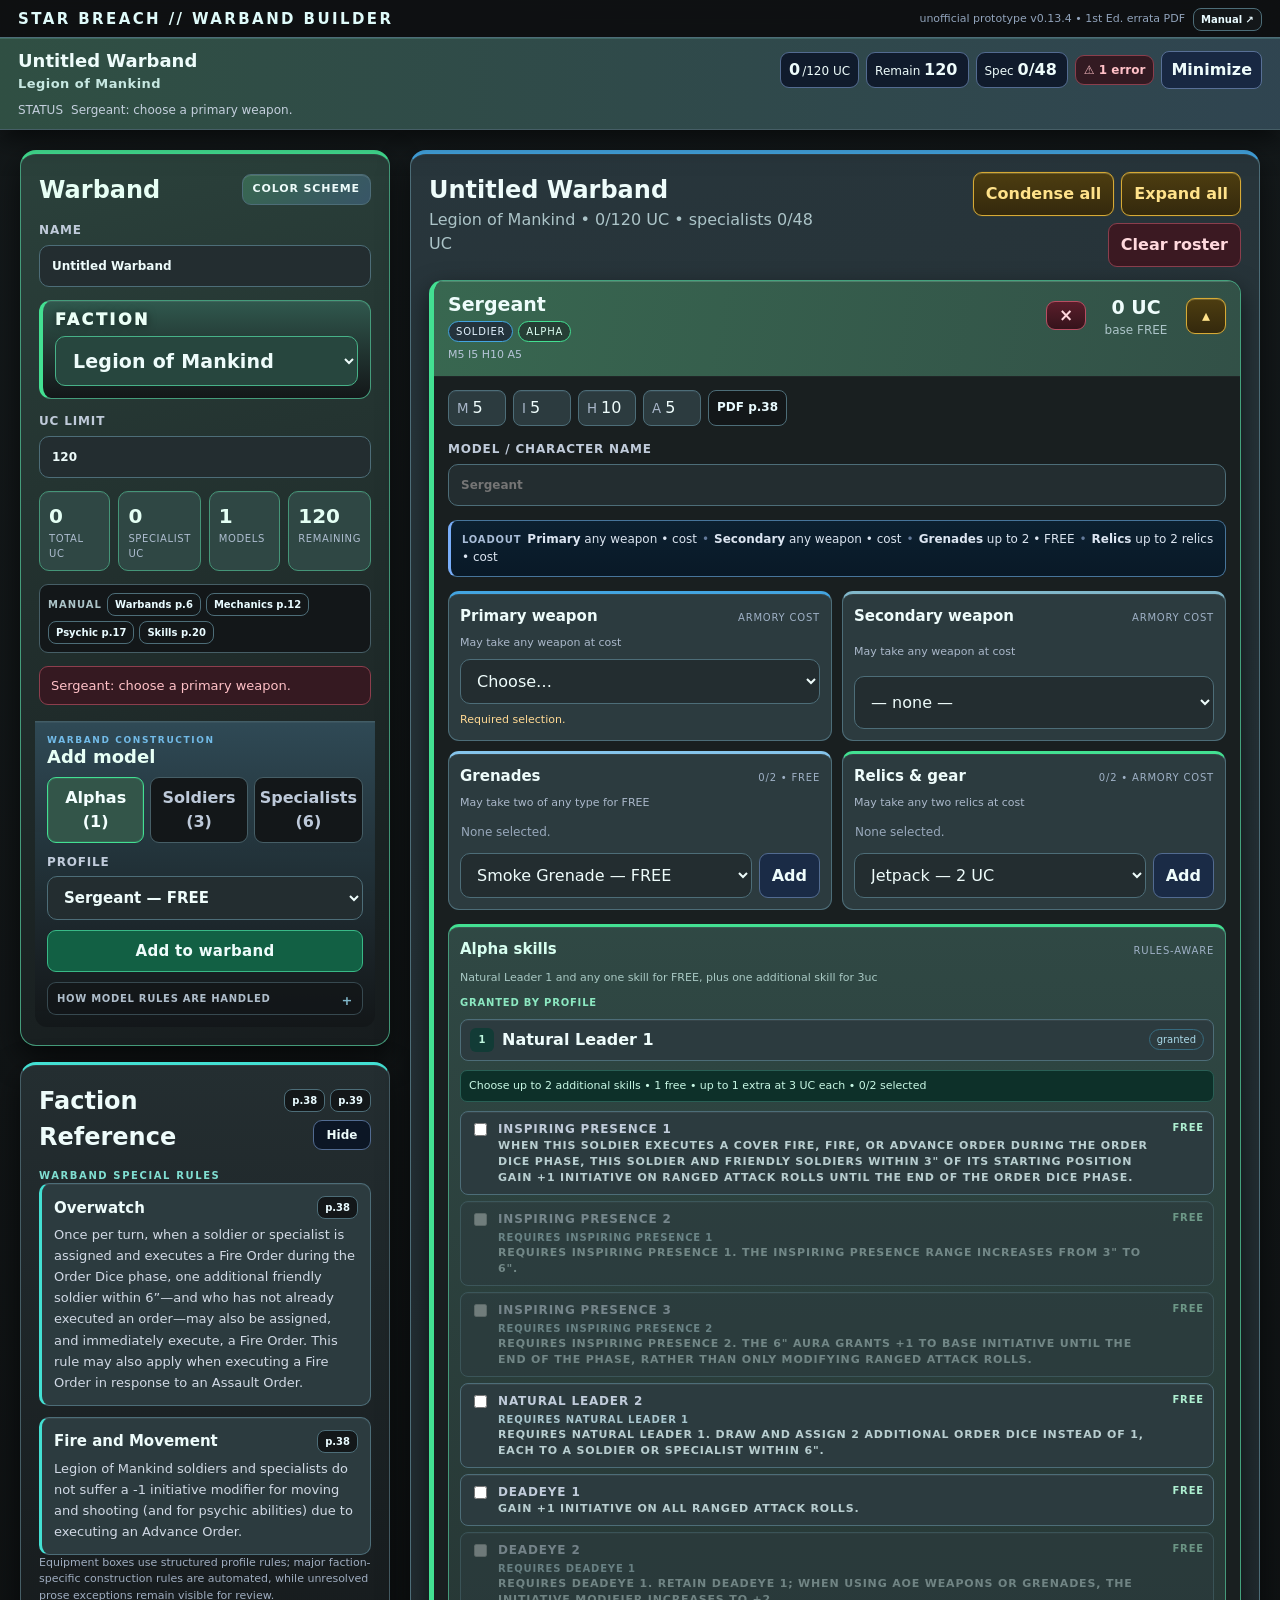
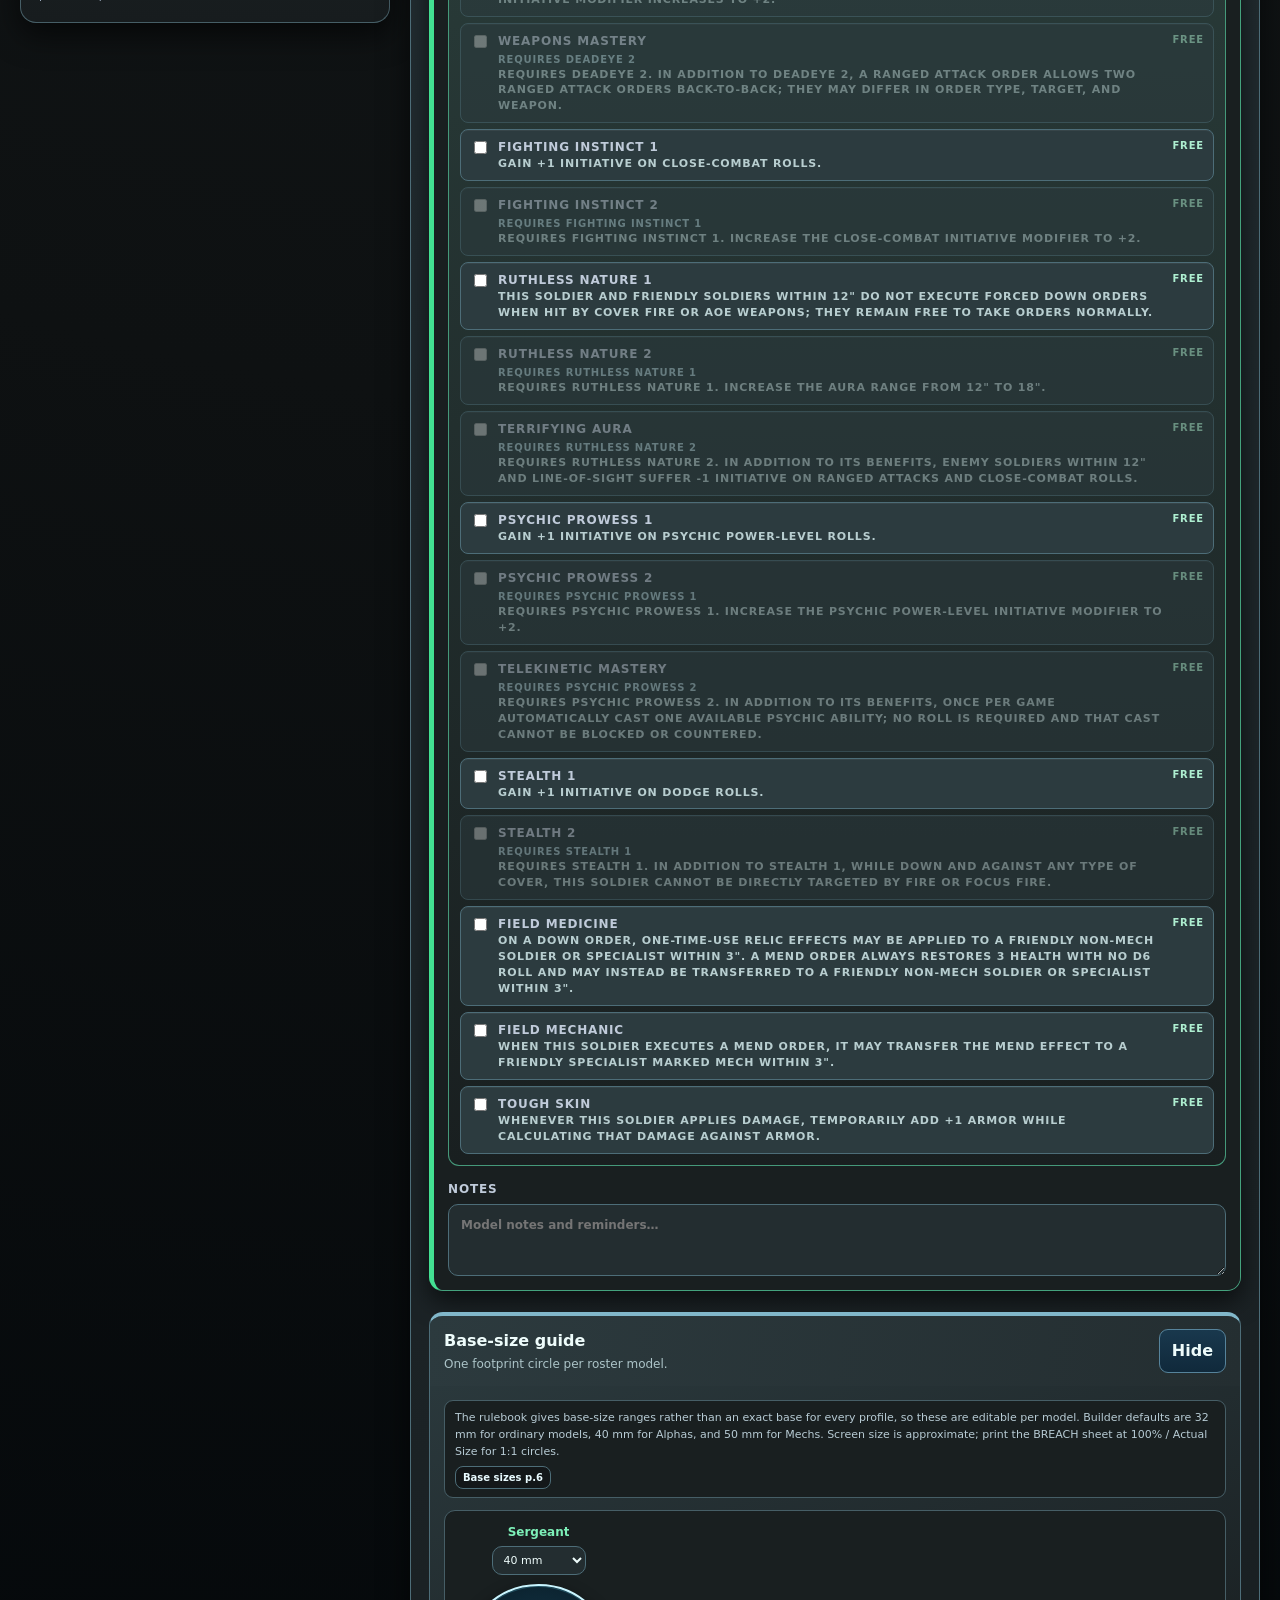
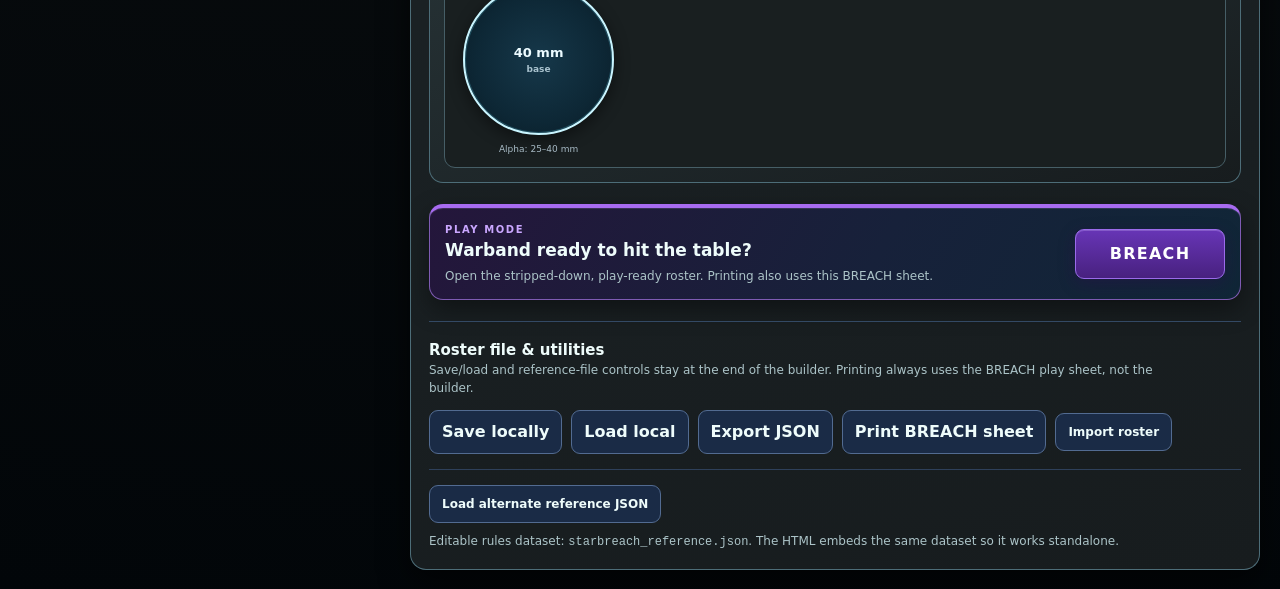
==== index.html @ 7f4fe54c "Load v0.13.4 mobile composition patch" ====
<!doctype html>
<html lang="en">
<head>
  <meta charset="utf-8">
  <meta name="viewport" content="width=device-width,initial-scale=1,viewport-fit=cover">
  <meta http-equiv="Cache-Control" content="no-cache, no-store, must-revalidate">
  <meta http-equiv="Pragma" content="no-cache">
  <meta http-equiv="Expires" content="0">
  <title>Star Breach Warband Builder</title>
  <style>
    html,body{margin:0;min-height:100%;background:#051014;color:#eefcfb;font:16px system-ui,-apple-system,Segoe UI,Roboto,sans-serif}
    body{display:grid;place-items:center;min-height:100vh}.loader{opacity:.75;text-align:center;padding:24px}
  </style>
</head>
<body>
  <div class="loader">Loading Star Breach Warband Builder…</div>
  <script>
    (async()=>{
      try{
        const stamp=Date.now();
        const r=await fetch(`app.html?fresh=${stamp}`,{cache:'no-store'});
        if(!r.ok) throw new Error(`HTTP ${r.status}`);
        let html=await r.text();
        const css=`<link rel="stylesheet" href="v0134-layout.css?fresh=${stamp}">`;
        const js=`<script src="v0134-layout.js?fresh=${stamp}"><\/script>`;
        html=html.replace('</head>',`${css}</head>`).replace('</body>',`${js}</body>`);
        document.open();document.write(html);document.close();
      }catch(err){
        document.body.innerHTML='<div class="loader"><b>Could not load the builder.</b><br>Please try again in a moment.</div>';
        console.error(err);
      }
    })();
  </script>
</body>
</html>
---- v0134-layout.css ----
/* v0.13.4 mobile-first composition pass: stronger faction emphasis + Add Model integrated into Warband */
.faction-field{display:grid!important;gap:8px!important;padding:11px 12px 12px!important;border:1px solid color-mix(in srgb,var(--sb-alpha,var(--green)) 48%,var(--sb-border));border-left:4px solid var(--sb-alpha,var(--green));border-radius:12px;background:linear-gradient(180deg,color-mix(in srgb,var(--sb-section) 82%,var(--sb-alpha,var(--green)) 18%),var(--sb-deep));box-shadow:inset 0 1px 0 #ffffff12}
.faction-label-text{display:block;font-size:16px;line-height:1;font-weight:950;letter-spacing:.16em;color:#eafff6;text-shadow:0 1px 8px #0008}
.faction-field #faction{font-size:19px;font-weight:850;letter-spacing:.01em;padding:12px 13px;border-width:1px;border-color:color-mix(in srgb,var(--sb-alpha,var(--green)) 60%,var(--sb-border-strong));background:color-mix(in srgb,var(--sb-input) 86%,var(--sb-alpha,var(--green)) 14%)}
.faction-field #faction:focus{border-color:var(--sb-alpha,var(--green));box-shadow:0 0 0 2px color-mix(in srgb,var(--sb-alpha,var(--green)) 28%,transparent)}
.dock-faction{font-size:13px!important;font-weight:800;letter-spacing:.035em;color:#c7e8e2!important}

.warband-add-section{display:grid;gap:10px;margin:3px -4px 0;padding:14px 12px 12px;border-top:1px solid color-mix(in srgb,var(--sb-border-strong) 82%,transparent);border-radius:0 0 12px 12px;background:linear-gradient(180deg,color-mix(in srgb,var(--sb-section) 86%,var(--sb-soldier,var(--blue)) 14%),color-mix(in srgb,var(--sb-deep) 94%,transparent));box-shadow:inset 0 1px 0 #ffffff0c}
.warband-add-section .add-model-head{display:flex;align-items:flex-end;justify-content:space-between;gap:10px}
.warband-add-section .add-model-kicker{font-size:9px;line-height:1;text-transform:uppercase;letter-spacing:.18em;font-weight:900;color:color-mix(in srgb,var(--sb-soldier,var(--blue)) 75%,white)}
.warband-add-section .add-model-title{font-size:18px;margin:2px 0 0!important;line-height:1.1}
.warband-add-section .category-tabs{gap:6px}
.warband-add-section .catbtn{min-height:38px;padding:8px 5px}
.warband-add-section label:not(.faction-field){gap:5px}
.warband-add-section #unitPicker{font-size:15px;font-weight:700}
.warband-add-section #addUnit{width:100%;min-height:42px;font-size:15px;font-weight:850;letter-spacing:.02em}
.add-help-details{border:1px solid color-mix(in srgb,var(--sb-border) 72%,transparent);border-radius:9px;background:color-mix(in srgb,var(--sb-deep) 82%,transparent);overflow:hidden}
.add-help-details summary{cursor:pointer;list-style:none;padding:8px 9px;font-size:10px;font-weight:850;letter-spacing:.07em;text-transform:uppercase;color:#aebdca}
.add-help-details summary::-webkit-details-marker{display:none}
.add-help-details summary::after{content:'+';float:right;font-size:13px;color:var(--sb-highlight)}
.add-help-details[open] summary::after{content:'−'}
.add-help-details .add-help{padding:0 9px 9px;font-size:11px;line-height:1.45;color:#aebdca}

@media(max-width:720px){
  .faction-label-text{font-size:17px}.faction-field #faction{font-size:19px}
  .warband-panel{overflow:visible}
  .warband-add-section{margin-left:-3px;margin-right:-3px;padding:13px 10px 11px}
  .warband-add-section .add-model-title{font-size:19px}
}
@media(max-width:420px){
  .faction-field{padding:10px!important}.faction-label-text{font-size:16px}.faction-field #faction{font-size:18px;padding:11px 10px}
  .warband-add-section .catbtn{font-size:11px;padding-left:3px;padding-right:3px}
}
@media print{.warband-add-section{display:none!important}}
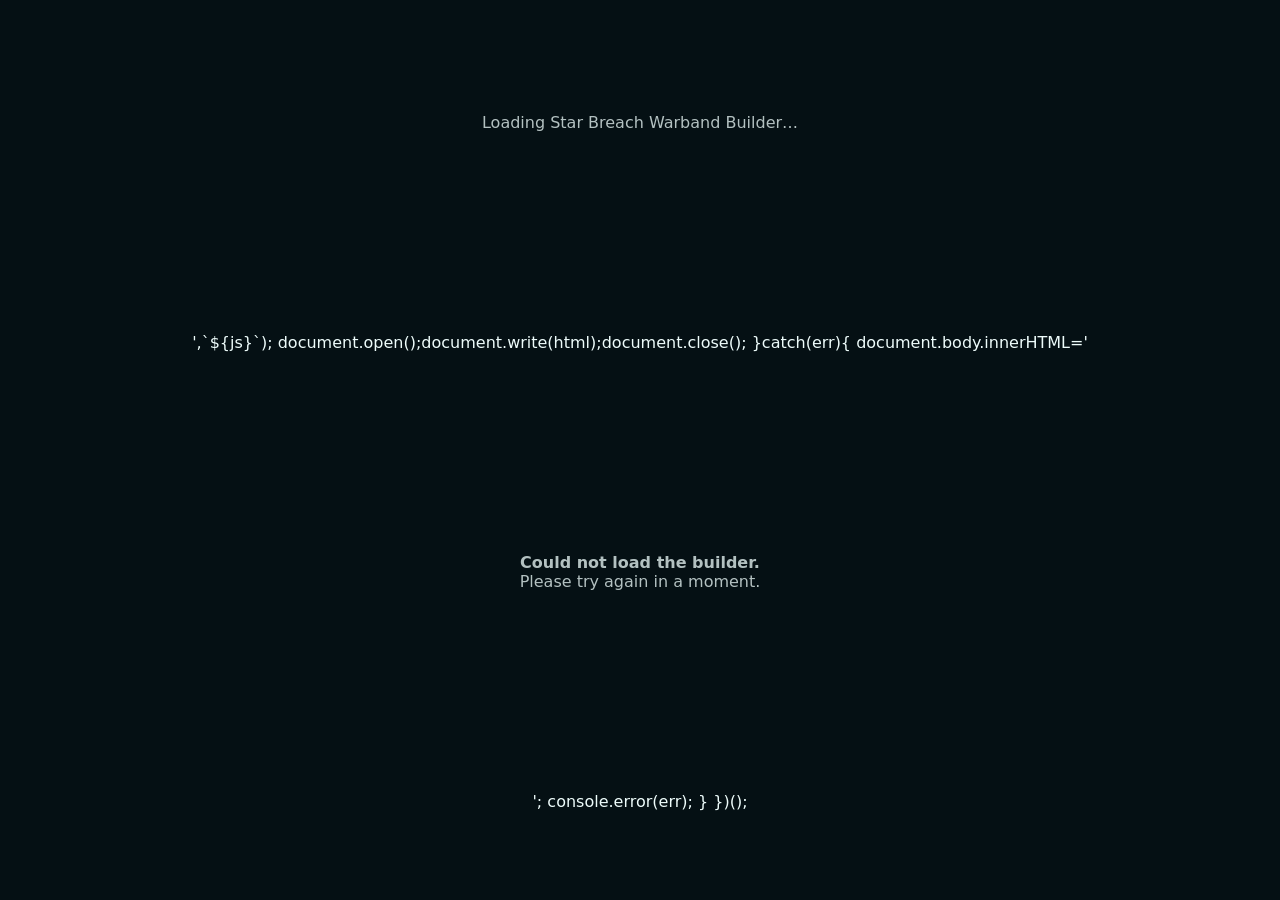
==== commit 742faa1c: "Apply v0.13.2 UI fixes" ====
--- a/index.html
+++ b/index.html
@@ -11,7 +11,7 @@
     html,body{margin:0;min-height:100%;background:#051014;color:#eefcfb;font:16px system-ui,-apple-system,Segoe UI,Roboto,sans-serif}
     body{display:grid;place-items:center;min-height:100vh}.loader{opacity:.75;text-align:center;padding:24px}
   </style>
-</head>
+<link rel="stylesheet" href="v0132-fix.css"></head>
 <body>
   <div class="loader">Loading Star Breach Warband Builder…</div>
   <script>
@@ -23,7 +23,7 @@
         let html=await r.text();
         const css=`<link rel="stylesheet" href="v0134-layout.css?fresh=${stamp}">`;
         const js=`<script src="v0134-layout.js?fresh=${stamp}"><\/script>`;
-        html=html.replace('</head>',`${css}</head>`).replace('</body>',`${js}</body>`);
+        html=html.replace('</head>',`${css}</head>`).replace('<script src="v0132-fix.js"></script></body>',`${js}</body>`);
         document.open();document.write(html);document.close();
       }catch(err){
         document.body.innerHTML='<div class="loader"><b>Could not load the builder.</b><br>Please try again in a moment.</div>';
--- a/v0132-fix.css
+++ b/v0132-fix.css
@@ -0,0 +1,74 @@
+/* v0.13.5 mobile-first UI patch: palette controls, faction reference, stronger faction identity, docked Add Model */
+.theme-swatch{font:inherit;cursor:pointer;padding:0 8px;appearance:none;transition:border-color .12s ease,box-shadow .12s ease,transform .12s ease}
+.theme-swatch:hover{border-color:var(--sb-highlight)}
+.theme-swatch.selected{border-color:var(--sb-highlight);box-shadow:0 0 0 2px color-mix(in srgb,var(--sb-highlight) 38%,transparent),inset 0 1px 0 #ffffff24;transform:translateY(-1px)}
+.theme-swatch:focus-visible{outline:2px solid var(--sb-highlight);outline-offset:2px}
+.theme-layer-help{font-size:10px;line-height:1.45;color:#b5c6cf;padding:7px 8px;border:1px dashed var(--sb-border);border-radius:8px;background:color-mix(in srgb,var(--sb-deep) 74%,transparent)}
+.theme-layer-slider{padding-bottom:8px;margin-bottom:2px;border-bottom:1px solid color-mix(in srgb,var(--sb-border) 72%,transparent)}
+.theme-layer-slider output{color:var(--sb-highlight)}
+
+.faction-ref-actions{display:flex;align-items:center;justify-content:flex-end;gap:8px;flex-wrap:wrap}
+.ref-toggle{min-width:58px}
+.reference-panel.ref-collapsed #specialRules{display:none}
+.reference-panel.ref-collapsed{gap:0}
+.reference-panel.ref-collapsed .factiontitle{margin:0}
+
+/* Faction is a primary identity choice, not just another form field. */
+.faction-field{display:grid!important;gap:8px!important;padding:11px 12px 12px!important;border:1px solid color-mix(in srgb,var(--sb-alpha,var(--green)) 44%,var(--sb-border));border-left:4px solid var(--sb-alpha,var(--green));border-radius:12px;background:linear-gradient(180deg,color-mix(in srgb,var(--sb-section) 84%,var(--sb-alpha,var(--green)) 16%),var(--sb-deep));box-shadow:inset 0 1px 0 #ffffff12}
+.faction-label-text{display:block;font-size:16px;line-height:1;font-weight:950;letter-spacing:.16em;text-transform:uppercase;color:#effff8;text-shadow:0 1px 8px #0008}
+.faction-field #faction{font-size:19px;font-weight:850;letter-spacing:.01em;padding:12px 13px;border-color:color-mix(in srgb,var(--sb-alpha,var(--green)) 58%,var(--sb-border-strong));background:color-mix(in srgb,var(--sb-input) 87%,var(--sb-alpha,var(--green)) 13%)}
+.faction-field #faction:focus{border-color:var(--sb-alpha,var(--green));box-shadow:0 0 0 2px color-mix(in srgb,var(--sb-alpha,var(--green)) 28%,transparent)}
+.dock-faction{font-size:13px!important;font-weight:800;letter-spacing:.035em;color:#c9e8e4!important}
+
+/* Add Model now belongs directly to the sticky warband identity window. */
+.dock-add-model{width:100%;padding:8px 18px 10px;border-top:1px solid color-mix(in srgb,var(--sb-border-strong) 66%,transparent);border-bottom:1px solid color-mix(in srgb,var(--sb-border) 66%,transparent);background:linear-gradient(90deg,color-mix(in srgb,var(--sb-panel-low) 88%,var(--sb-soldier,var(--blue)) 12%),color-mix(in srgb,var(--sb-panel) 90%,var(--sb-highlight) 10%));box-shadow:0 8px 18px #0005}
+.dock-add-head,.dock-add-body{max-width:1380px;margin-left:auto;margin-right:auto}
+.dock-add-head{display:flex;align-items:center;justify-content:space-between;gap:10px}
+.dock-add-title-wrap{display:flex;align-items:baseline;gap:8px;min-width:0}
+.dock-add-kicker{font-size:8px;font-weight:950;letter-spacing:.18em;color:color-mix(in srgb,var(--sb-soldier,var(--blue)) 75%,white);white-space:nowrap}
+.dock-add-title{font-size:13px!important;line-height:1.1;margin:0!important;letter-spacing:.08em;text-transform:uppercase;color:#effcff;white-space:nowrap}
+.dock-add-toggle{padding:4px 8px!important;min-width:52px;font-size:10px!important}
+.dock-add-body{display:grid;grid-template-columns:minmax(250px,320px) minmax(360px,1fr) auto;gap:8px 10px;align-items:end;margin-top:7px}
+.dock-add-model.collapsed{padding-top:6px;padding-bottom:6px}
+.dock-add-model.collapsed .dock-add-body{display:none}
+.dock-add-model .category-tabs{grid-column:1;gap:5px}
+.dock-add-model .catbtn{min-height:35px;padding:6px 5px;font-size:11px}
+.dock-add-controls{grid-column:2;display:grid;grid-template-columns:minmax(0,1fr) auto;gap:8px;align-items:end}
+.dock-add-controls label{gap:4px;font-size:9px;letter-spacing:.1em}
+.dock-add-controls #unitPicker{min-height:38px;padding:8px 10px;font-size:14px;font-weight:750}
+.dock-add-controls #addUnit{min-height:38px;padding:8px 13px;font-size:12px;font-weight:900;white-space:nowrap}
+.add-help-details{grid-column:3;align-self:end;border:1px solid color-mix(in srgb,var(--sb-border) 66%,transparent);border-radius:8px;background:color-mix(in srgb,var(--sb-deep) 82%,transparent);min-width:118px;overflow:hidden}
+.add-help-details summary{cursor:pointer;list-style:none;padding:9px 10px;font-size:9px;font-weight:850;letter-spacing:.06em;text-transform:uppercase;color:#b8c6d0;white-space:nowrap}
+.add-help-details summary::-webkit-details-marker{display:none}
+.add-help-details summary::after{content:'+';float:right;margin-left:7px;color:var(--sb-highlight);font-size:12px}
+.add-help-details[open]{grid-column:1/-1}
+.add-help-details[open] summary::after{content:'−'}
+.add-help-details .add-help{padding:0 10px 9px;font-size:10px;line-height:1.45;color:#aebdca}
+.top-shell.minimized .dock-add-model{display:none}
+
+@media(max-width:900px){
+  .dock-add-body{grid-template-columns:minmax(0,1fr) minmax(0,1.35fr)}
+  .dock-add-model .category-tabs{grid-column:1}
+  .dock-add-controls{grid-column:2}
+  .add-help-details{grid-column:1/-1;justify-self:start;min-width:0}
+}
+@media(max-width:720px){
+  .faction-label-text{font-size:17px}.faction-field #faction{font-size:19px}
+  .dock-add-model{padding:7px 10px 9px}
+  .dock-add-head{padding:0 1px}
+  .dock-add-body{grid-template-columns:1fr;gap:7px;margin-top:7px}
+  .dock-add-model .category-tabs,.dock-add-controls,.add-help-details{grid-column:1}
+  .dock-add-controls{grid-template-columns:minmax(0,1fr) auto}
+  .dock-add-controls #addUnit{min-width:96px}
+  .add-help-details{justify-self:start}
+}
+@media(max-width:520px){
+  .factiontitle{align-items:flex-start}.faction-ref-actions{gap:5px}.theme-layer-help{font-size:9px}.theme-slider{grid-template-columns:96px minmax(0,1fr) 40px}
+  .dock-add-title-wrap{gap:6px}.dock-add-kicker{display:none}.dock-add-title{font-size:12px!important}
+  .dock-add-model .catbtn{font-size:10px;padding-left:3px;padding-right:3px}
+}
+@media(max-width:380px){
+  .faction-field{padding:10px!important}.faction-label-text{font-size:16px}.faction-field #faction{font-size:18px;padding:11px 10px}
+  .dock-add-controls{grid-template-columns:1fr}.dock-add-controls #addUnit{width:100%}
+}
+@media print{.theme-layer-help,.theme-layer-slider,.ref-toggle,.dock-add-model{display:none!important}}
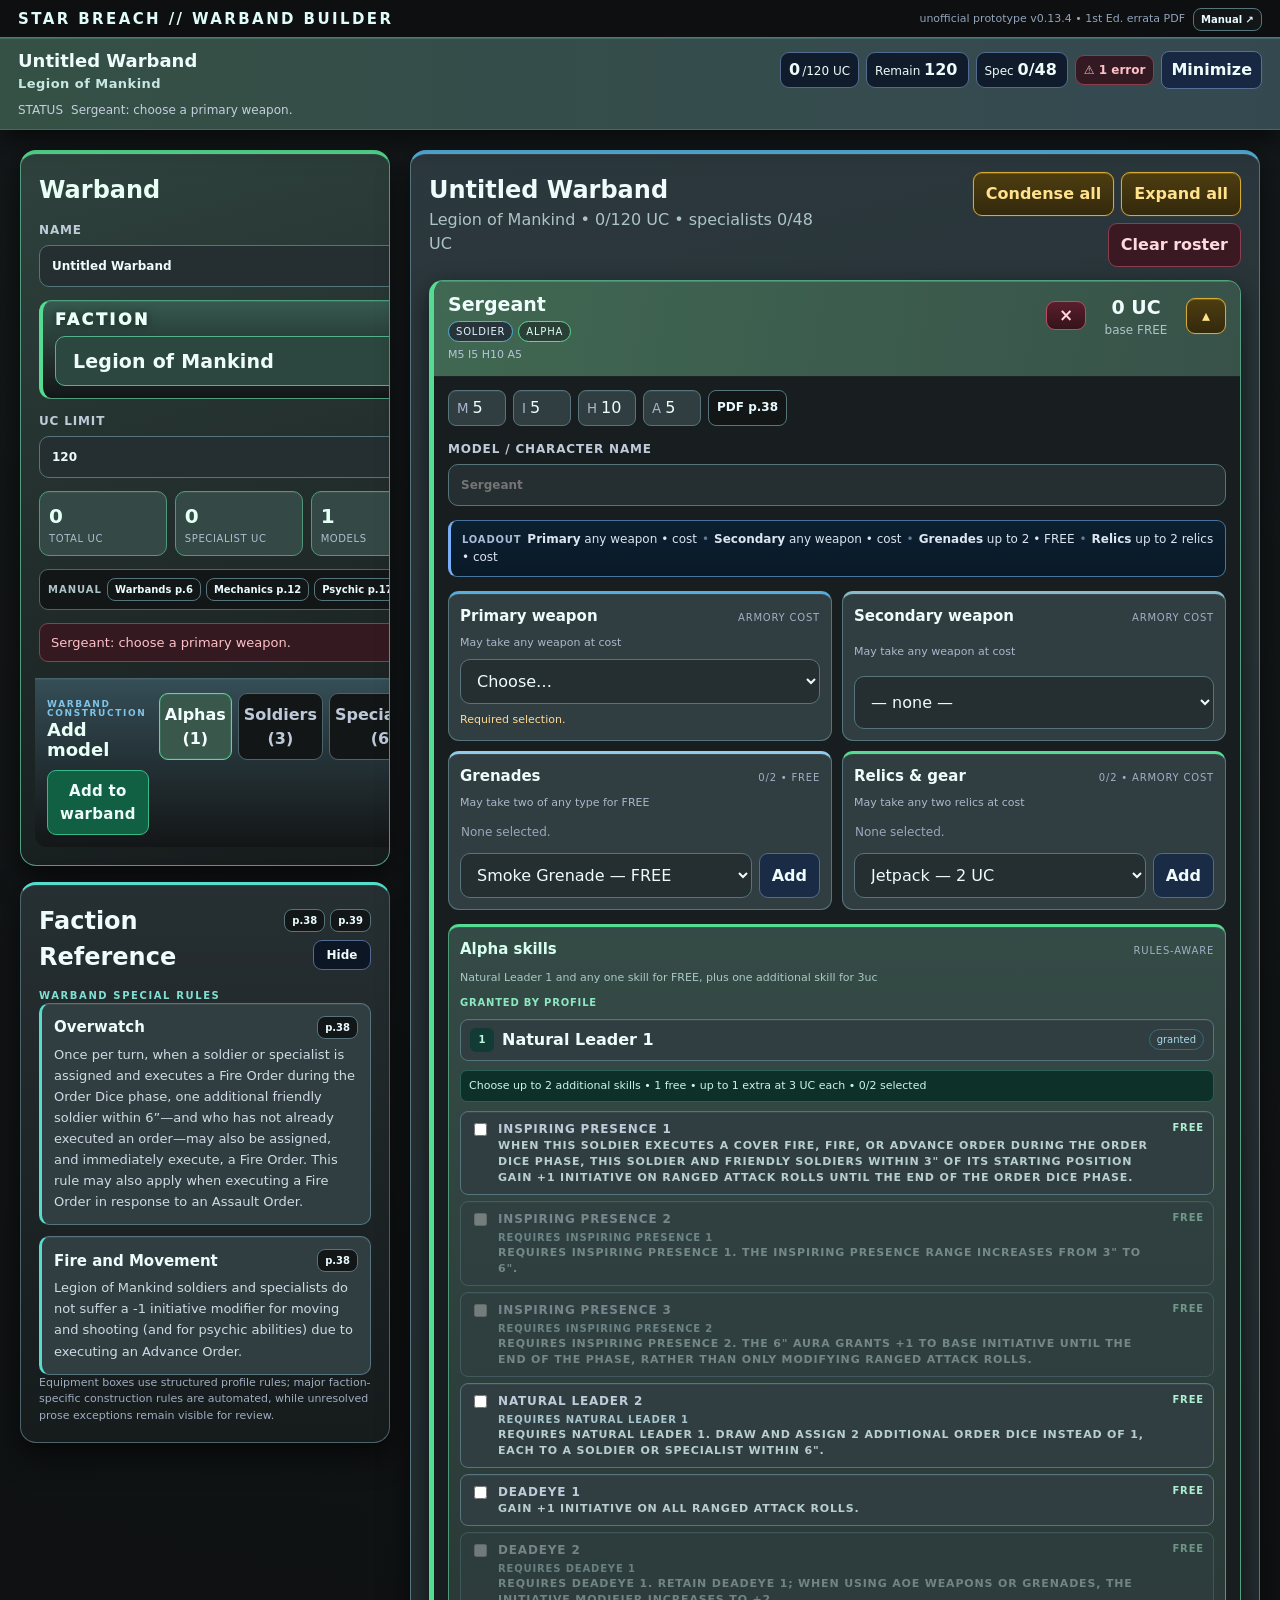
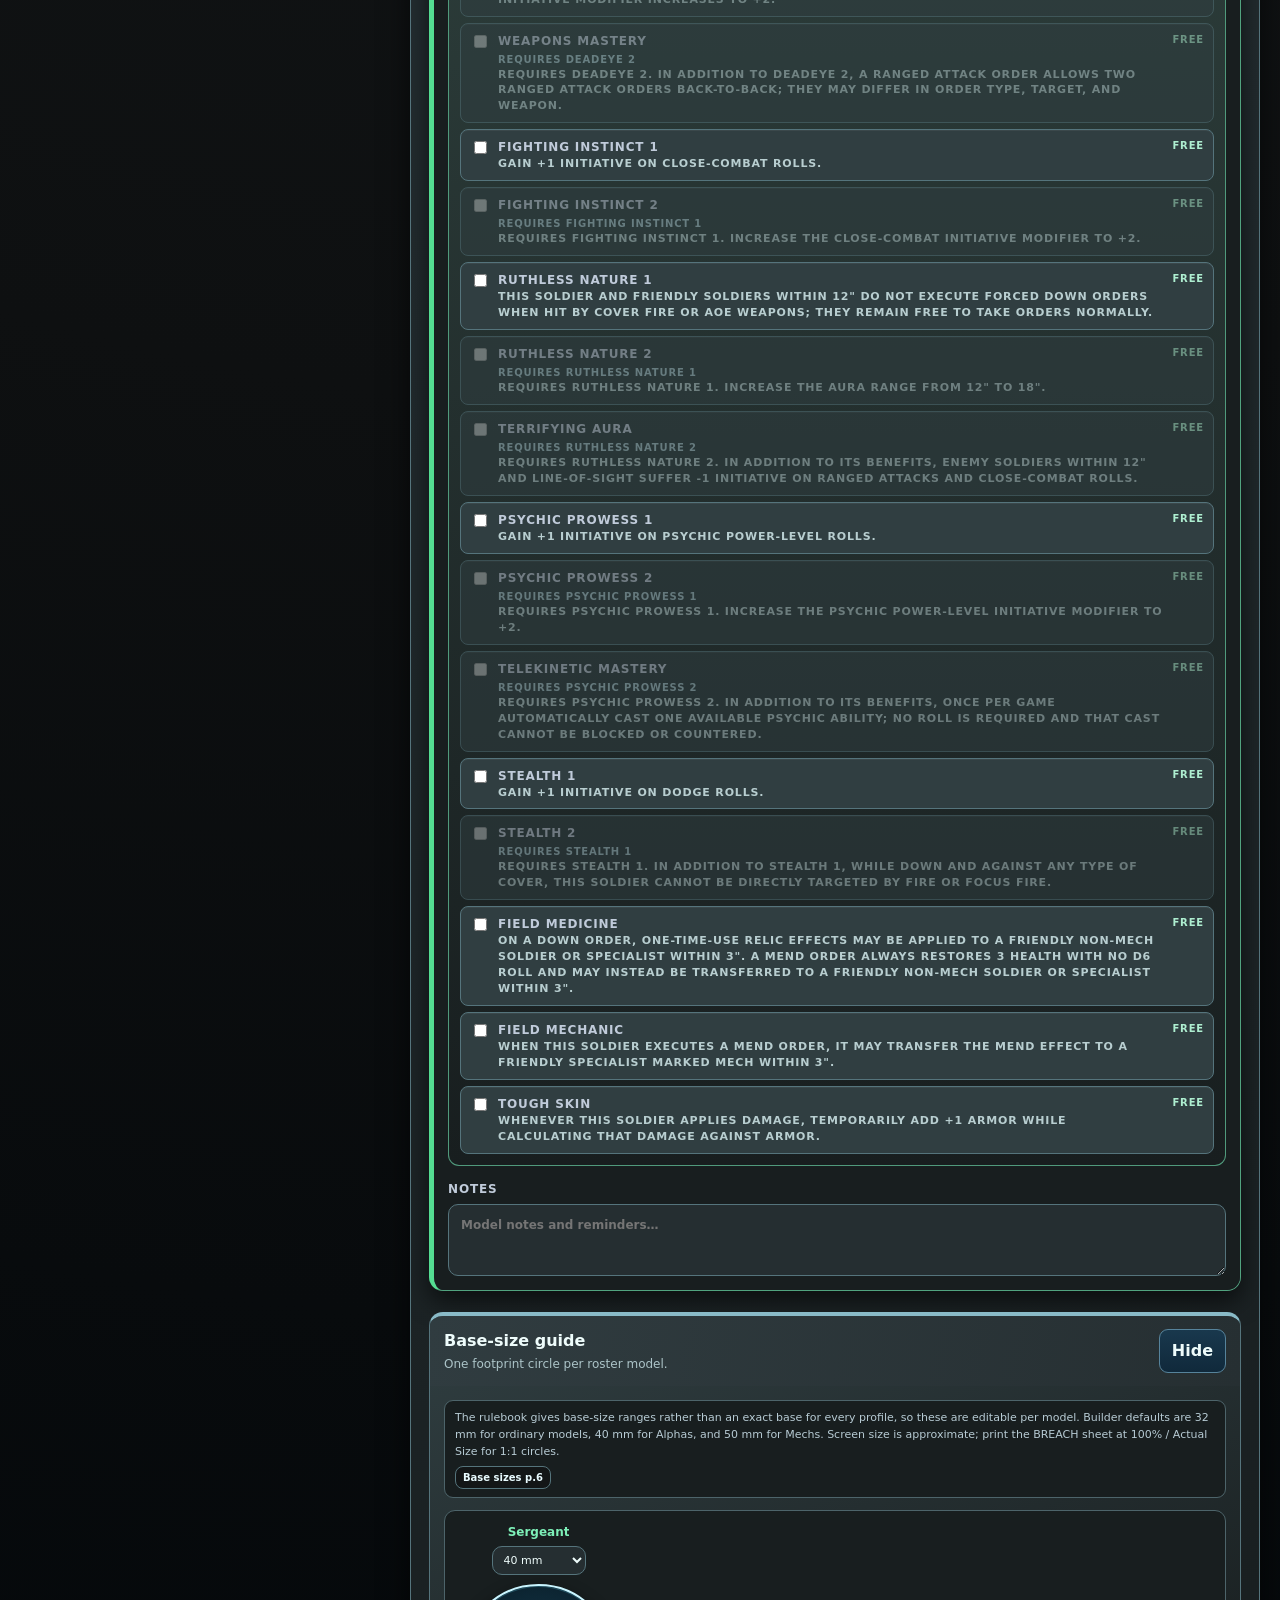
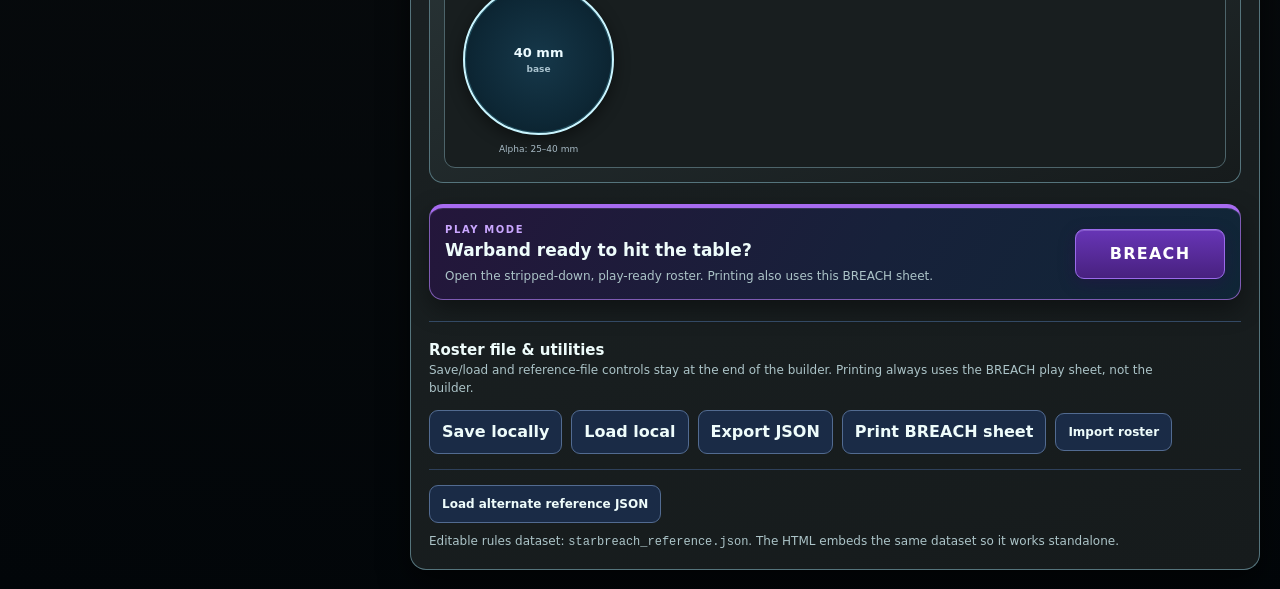
==== commit 218441e2: "Fix GitHub Pages loader script termination and load v0.13.5 patch" ====
--- a/index.html
+++ b/index.html
@@ -11,7 +11,7 @@
     html,body{margin:0;min-height:100%;background:#051014;color:#eefcfb;font:16px system-ui,-apple-system,Segoe UI,Roboto,sans-serif}
     body{display:grid;place-items:center;min-height:100vh}.loader{opacity:.75;text-align:center;padding:24px}
   </style>
-<link rel="stylesheet" href="v0132-fix.css"></head>
+</head>
 <body>
   <div class="loader">Loading Star Breach Warband Builder…</div>
   <script>
@@ -22,9 +22,12 @@
         if(!r.ok) throw new Error(`HTTP ${r.status}`);
         let html=await r.text();
         const css=`<link rel="stylesheet" href="v0134-layout.css?fresh=${stamp}">`;
-        const js=`<script src="v0134-layout.js?fresh=${stamp}"><\/script>`;
-        html=html.replace('</head>',`${css}</head>`).replace('<script src="v0132-fix.js"></script></body>',`${js}</body>`);
-        document.open();document.write(html);document.close();
+        const js=`<script src="v0134-layout.js?fresh=${stamp}"><\/script><script src="v0132-fix.js?fresh=${stamp}"><\/script>`;
+        const oldPatch='<script src="v0132-fix.js"><\/script></body>';
+        html=html.replace('</head>',`${css}</head>`).replace(oldPatch,`${js}</body>`);
+        document.open();
+        document.write(html);
+        document.close();
       }catch(err){
         document.body.innerHTML='<div class="loader"><b>Could not load the builder.</b><br>Please try again in a moment.</div>';
         console.error(err);
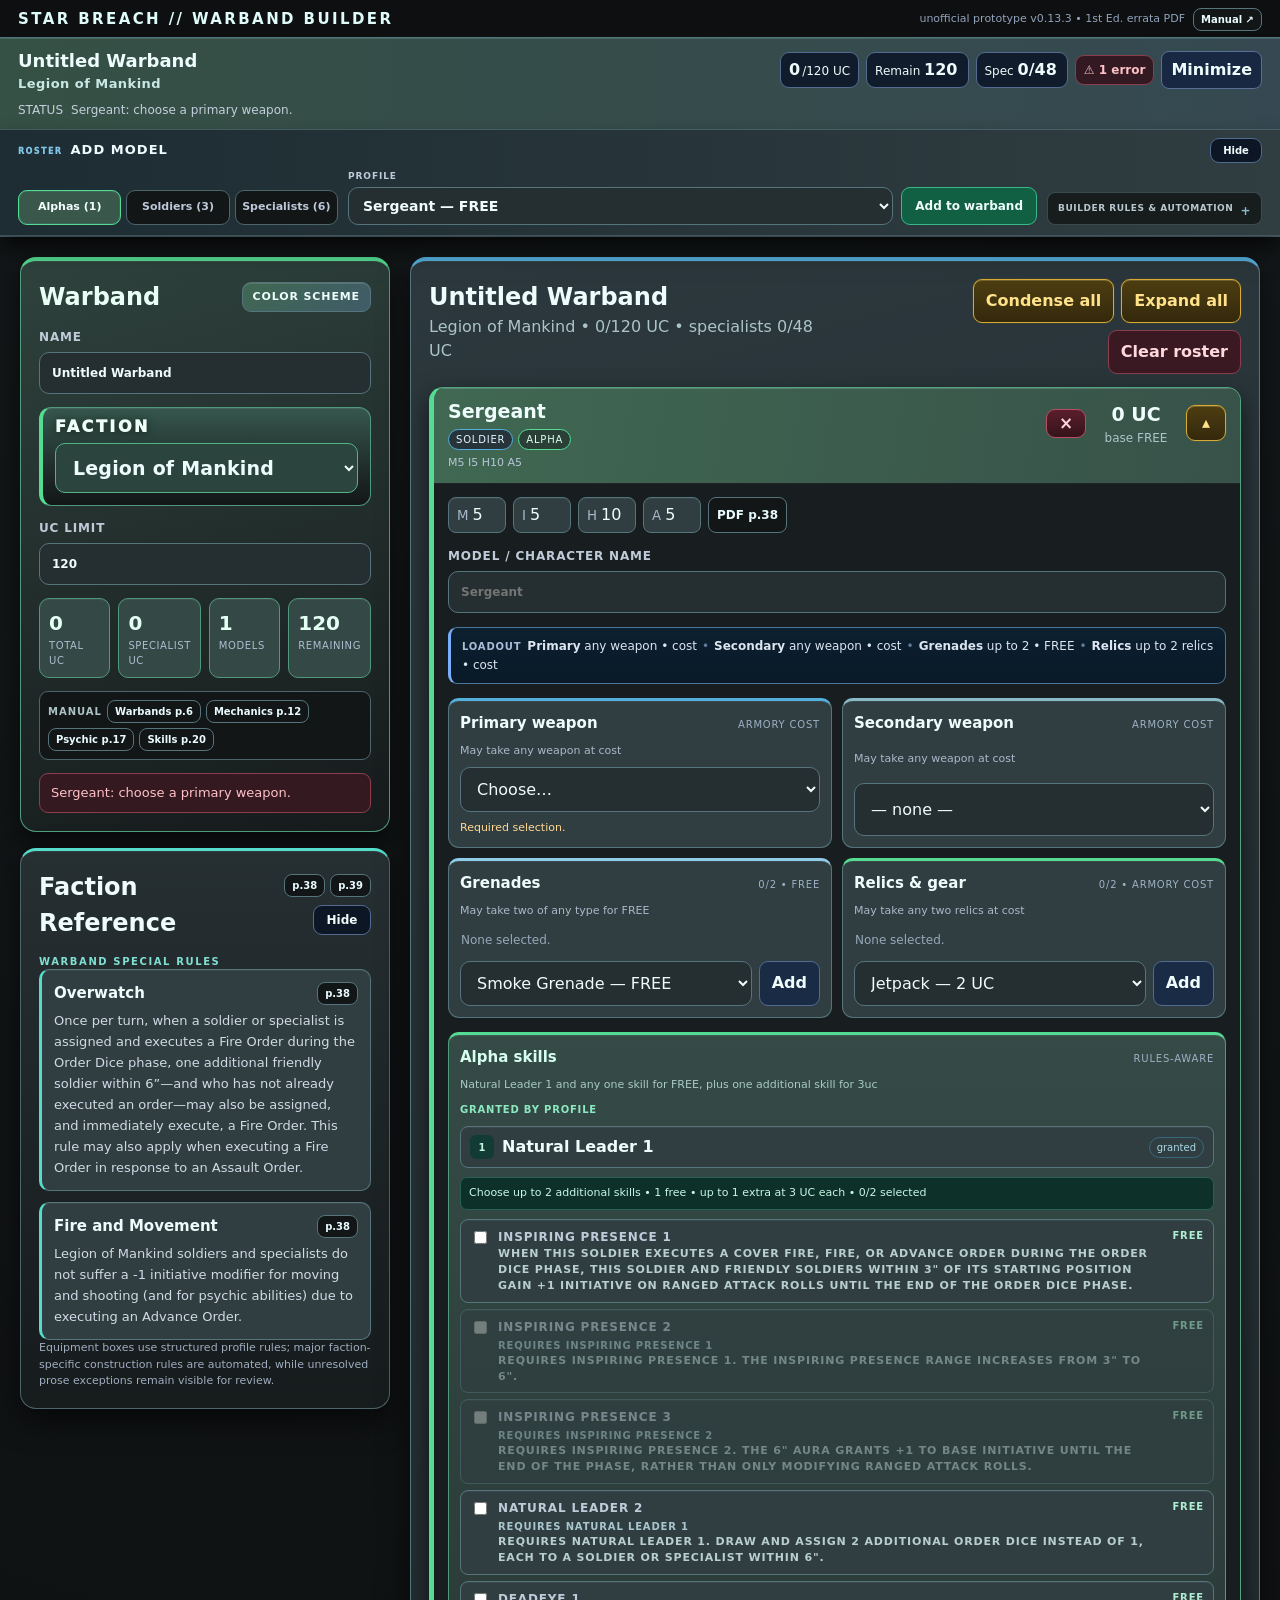
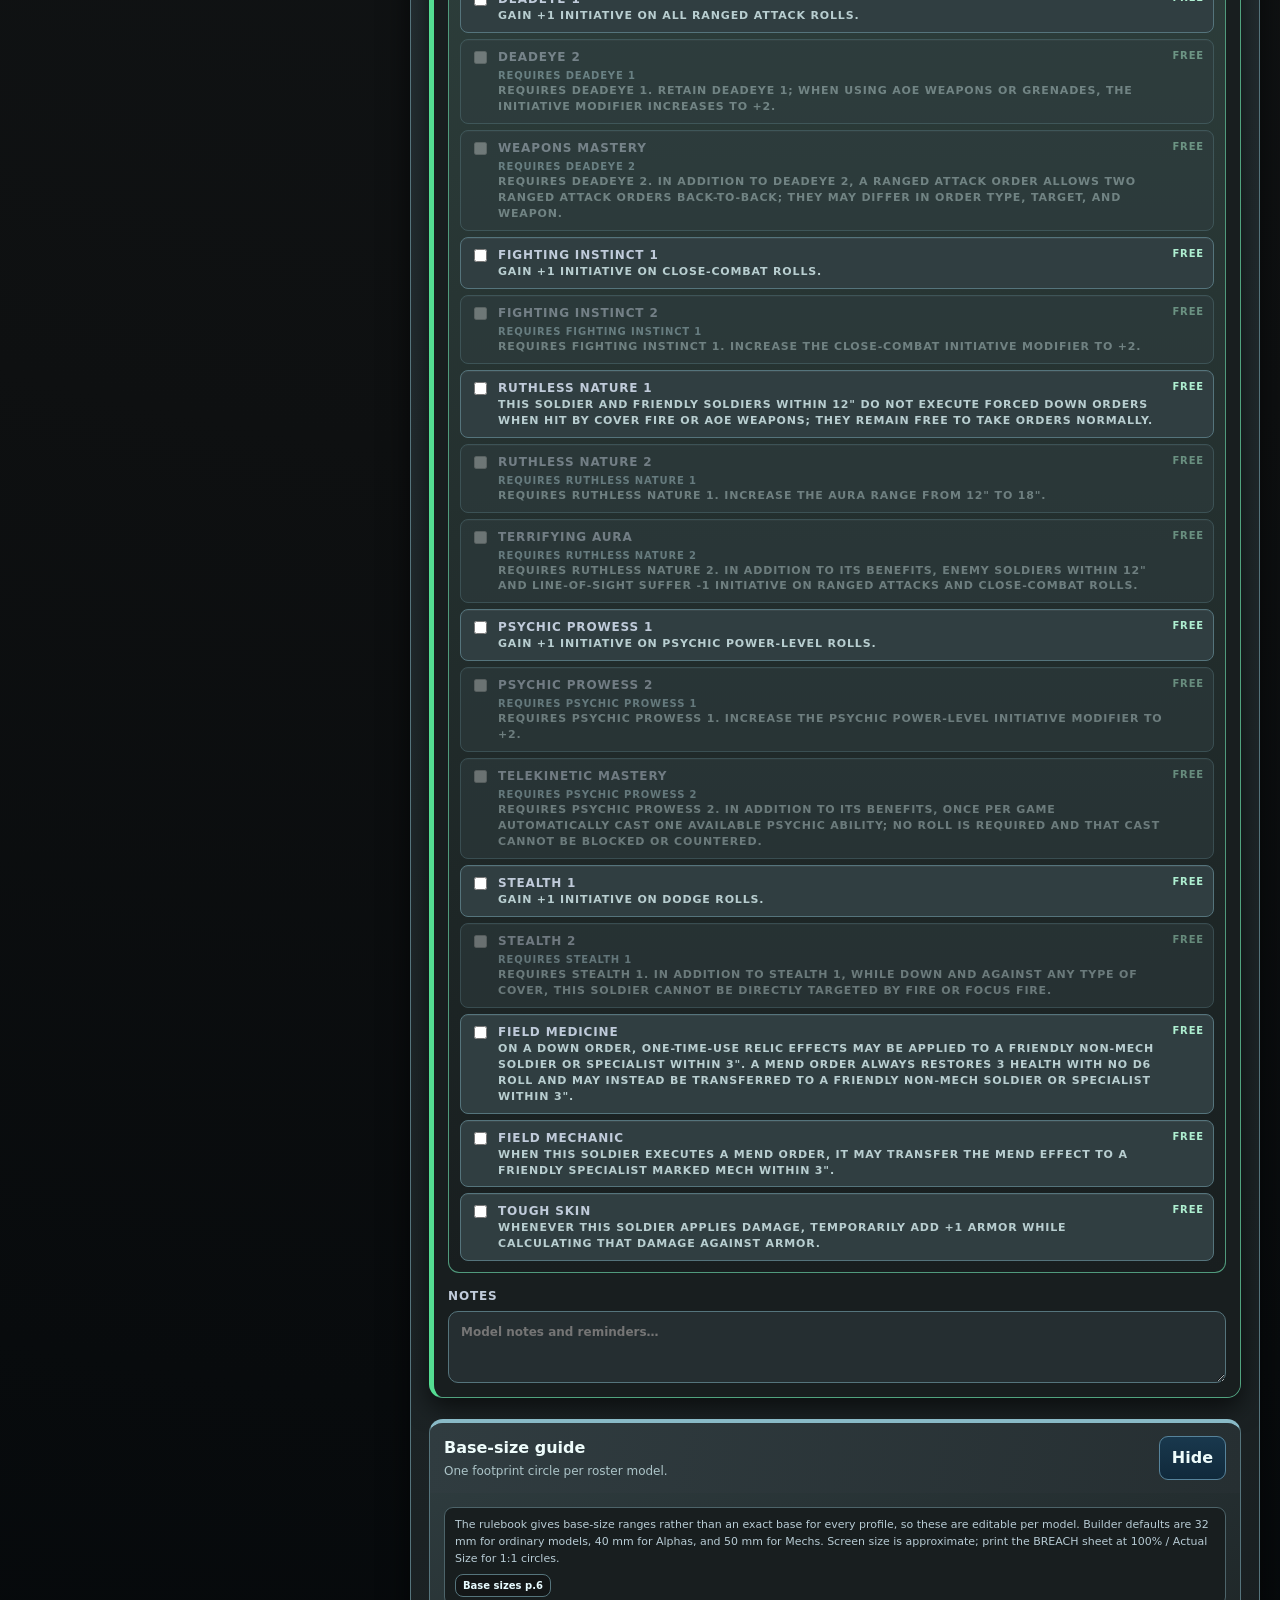
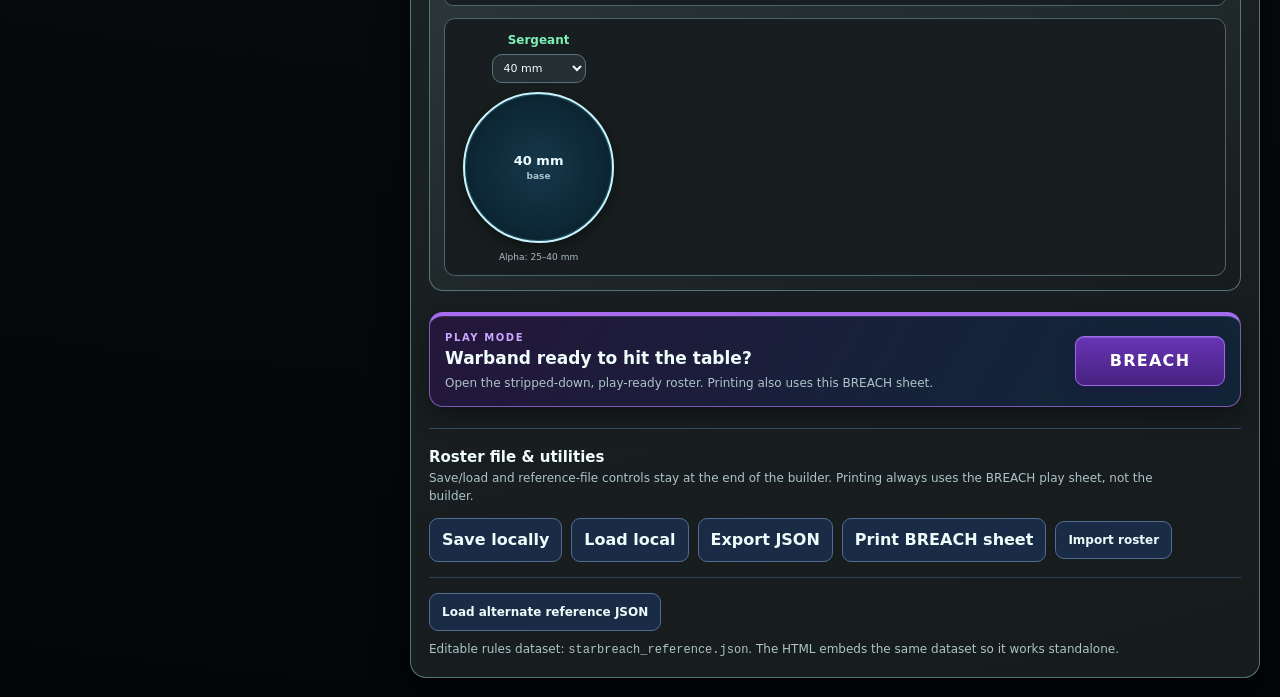
==== commit 7333d3c2: "Simplify live loader to current v0.13.5 patch only" ====
--- a/index.html
+++ b/index.html
@@ -21,10 +21,9 @@
         const r=await fetch(`app.html?fresh=${stamp}`,{cache:'no-store'});
         if(!r.ok) throw new Error(`HTTP ${r.status}`);
         let html=await r.text();
-        const css=`<link rel="stylesheet" href="v0134-layout.css?fresh=${stamp}">`;
-        const js=`<script src="v0134-layout.js?fresh=${stamp}"><\/script><script src="v0132-fix.js?fresh=${stamp}"><\/script>`;
-        const oldPatch='<script src="v0132-fix.js"><\/script></body>';
-        html=html.replace('</head>',`${css}</head>`).replace(oldPatch,`${js}</body>`);
+        html=html
+          .replace('v0132-fix.css"',`v0132-fix.css?fresh=${stamp}"`)
+          .replace('v0132-fix.js"',`v0132-fix.js?fresh=${stamp}"`);
         document.open();
         document.write(html);
         document.close();
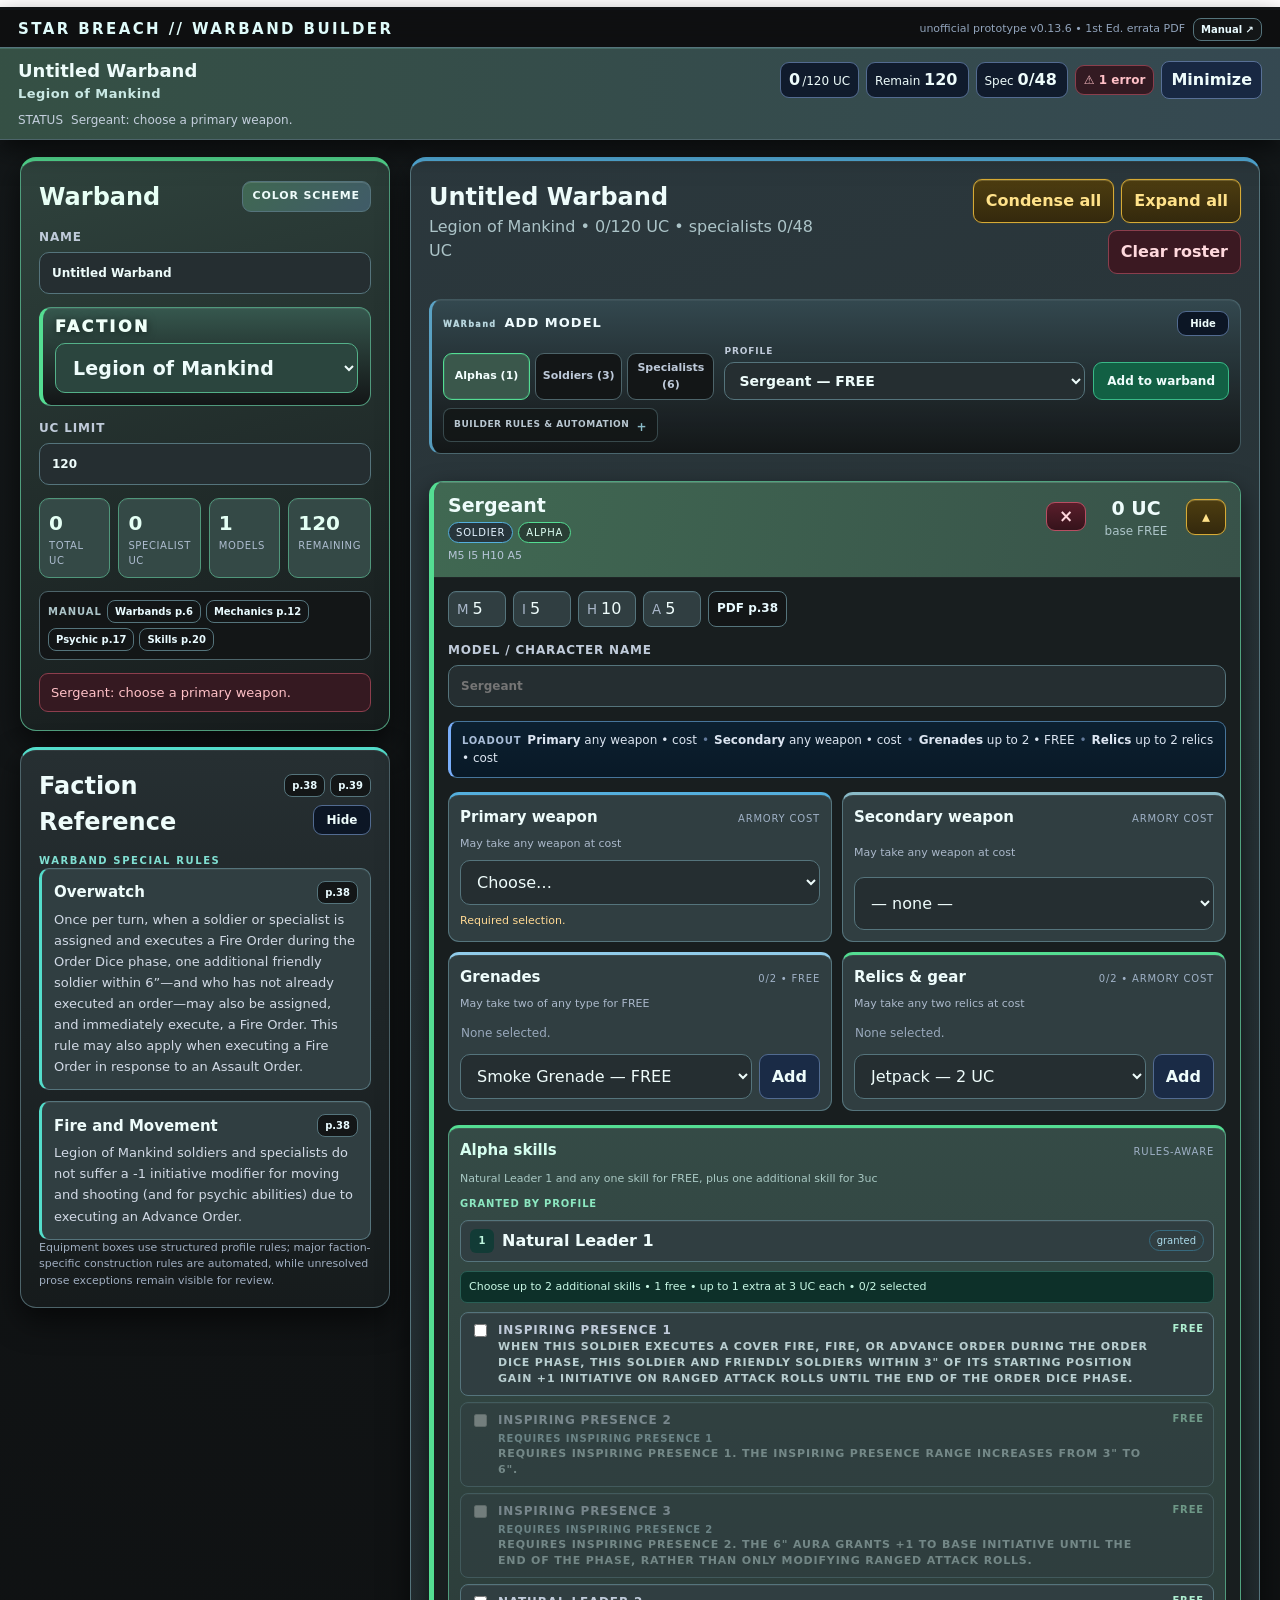
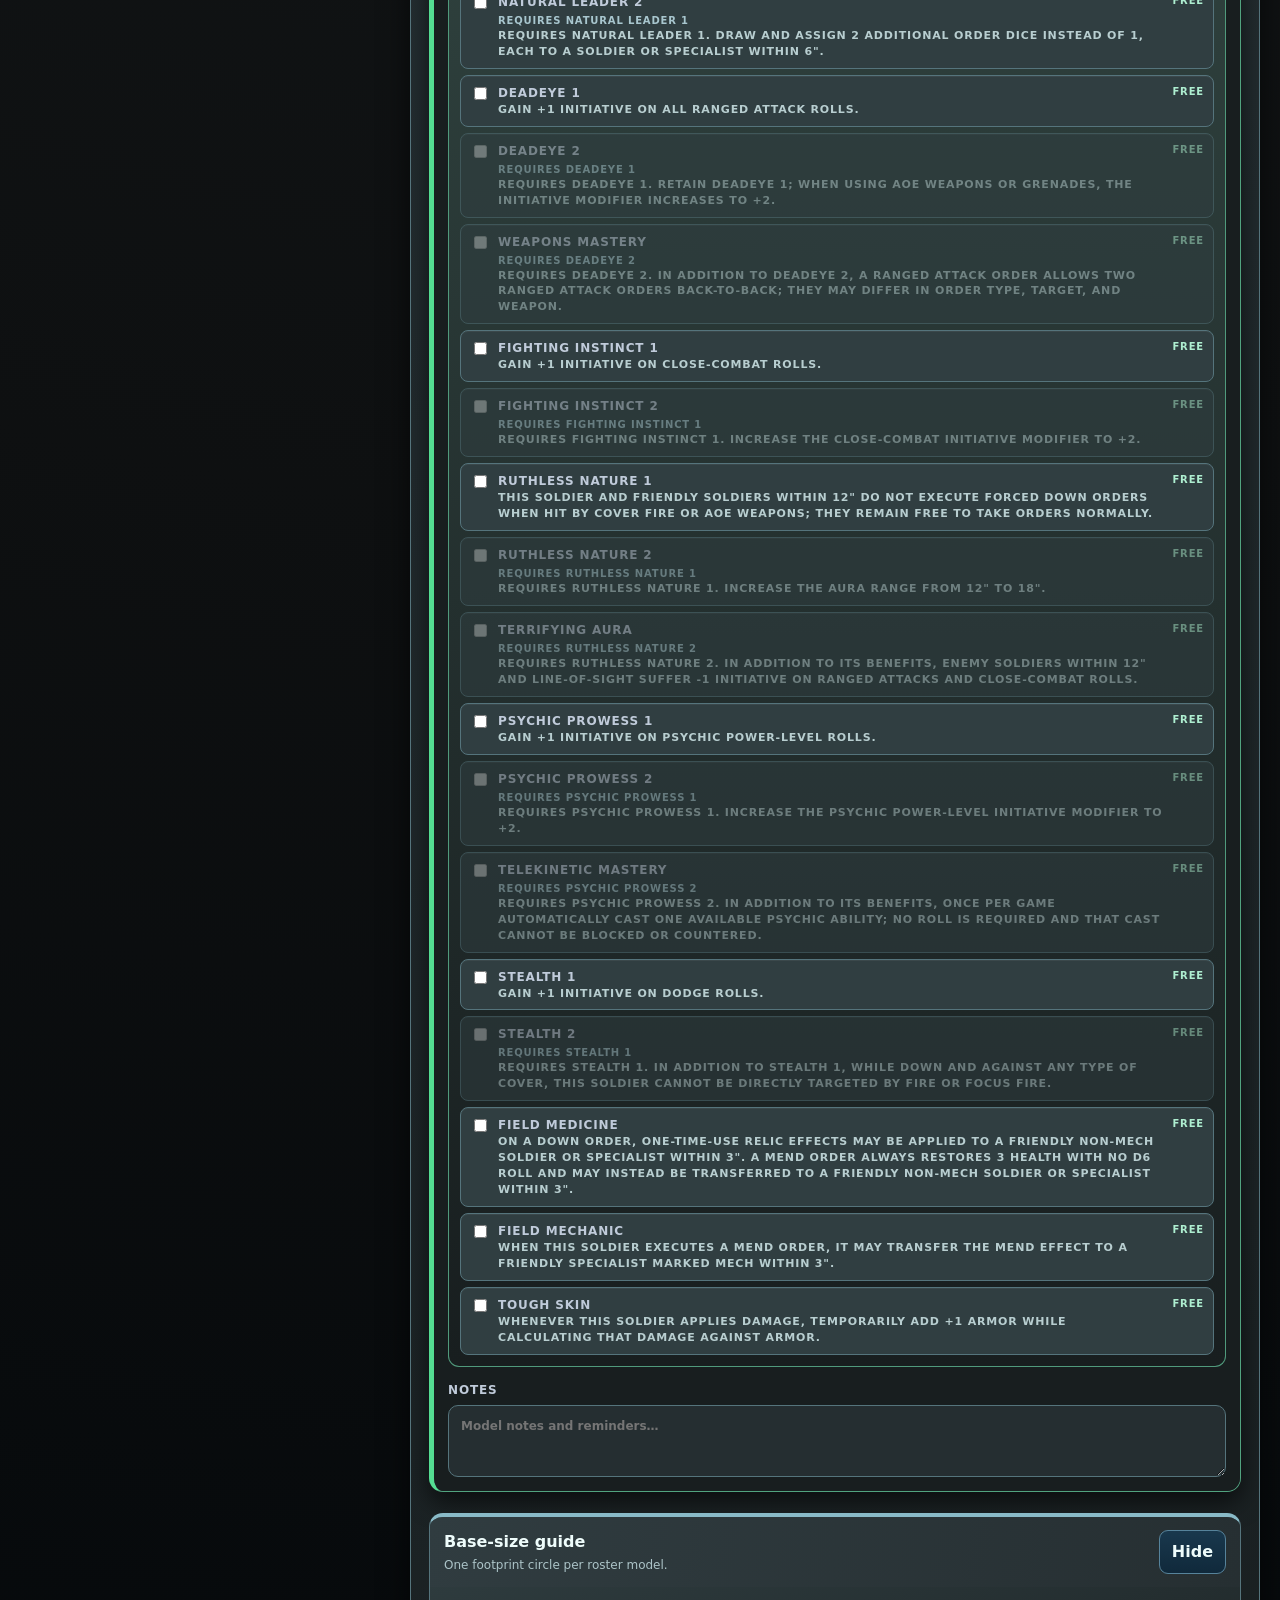
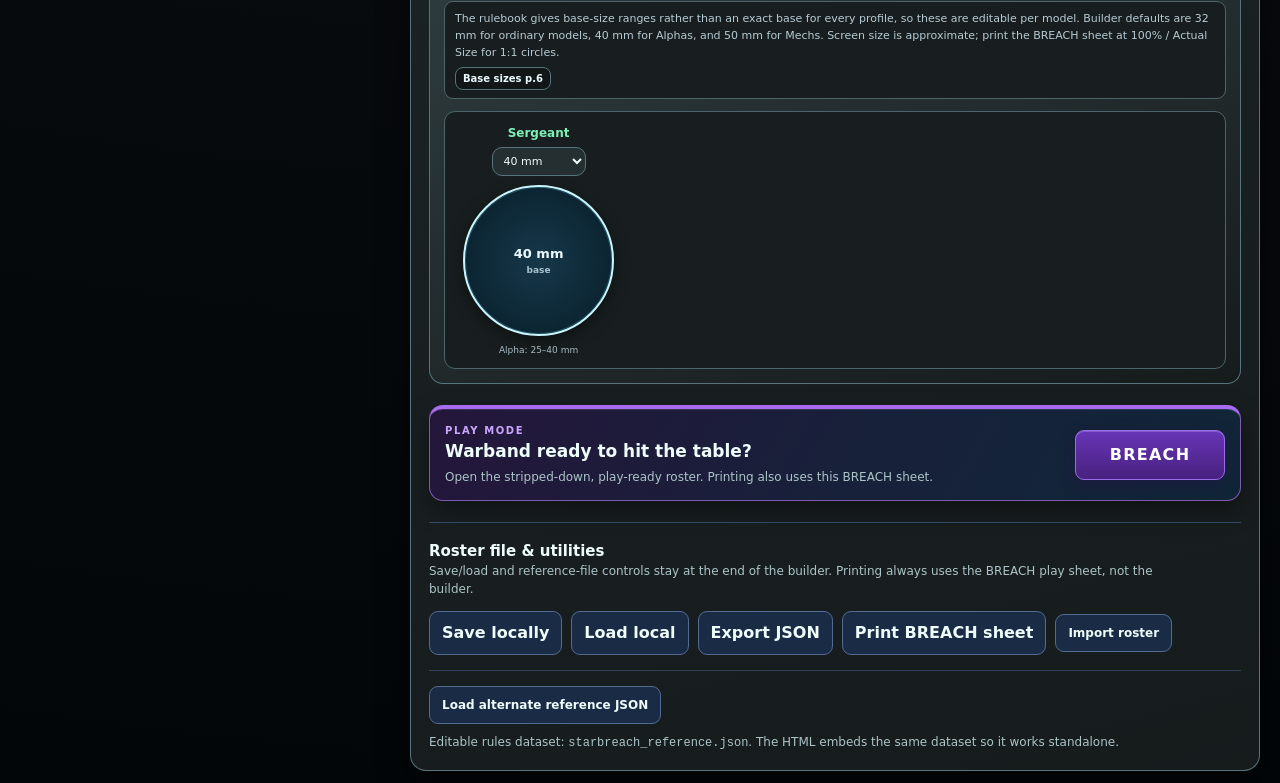
==== commit b5bd19e7: "Load v0.13.6 roster Add Model placement" ====
--- a/index.html
+++ b/index.html
@@ -23,7 +23,8 @@
         let html=await r.text();
         html=html
           .replace('v0132-fix.css"',`v0132-fix.css?fresh=${stamp}"`)
-          .replace('v0132-fix.js"',`v0132-fix.js?fresh=${stamp}"`);
+          .replace('v0132-fix.js"',`v0132-fix.js?fresh=${stamp}"`)
+          .replace('</body>',`<script src="v0136-roster-add.js?fresh=${stamp}"><\/script></body>`);
         document.open();
         document.write(html);
         document.close();
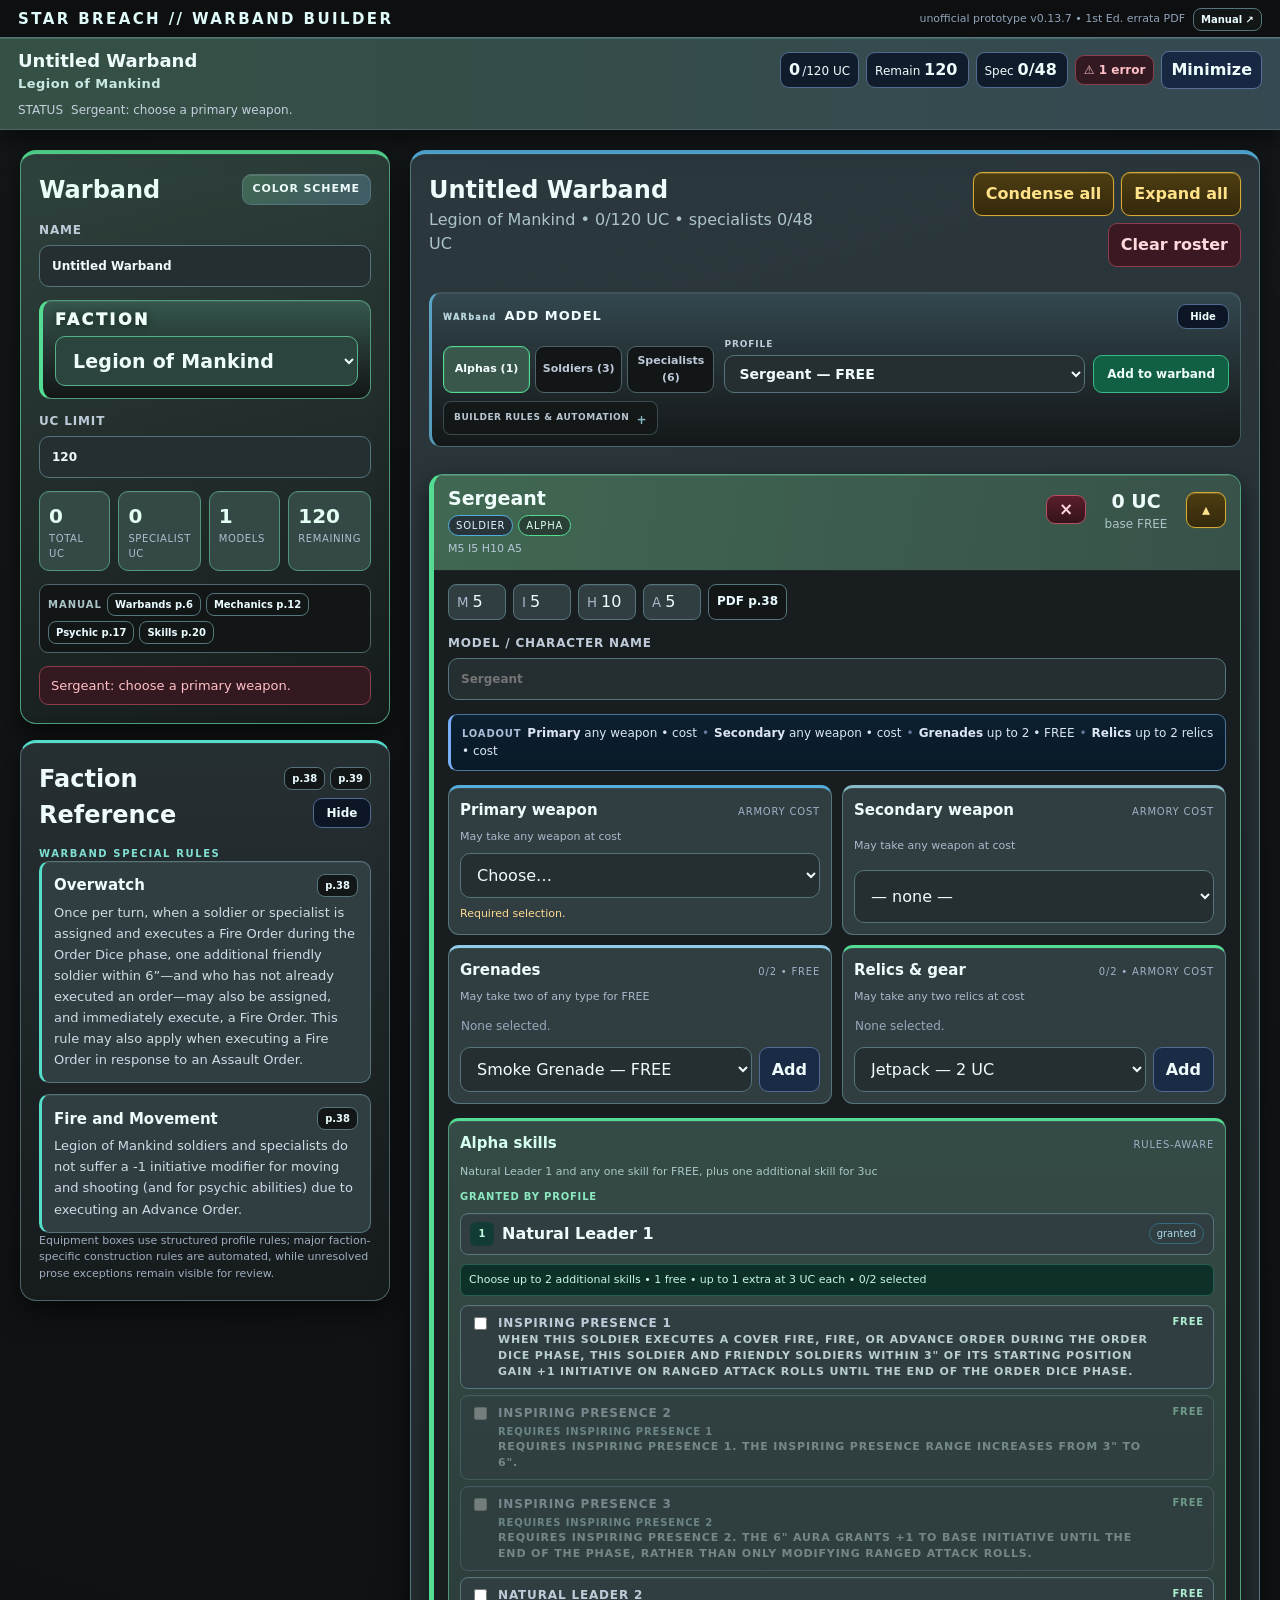
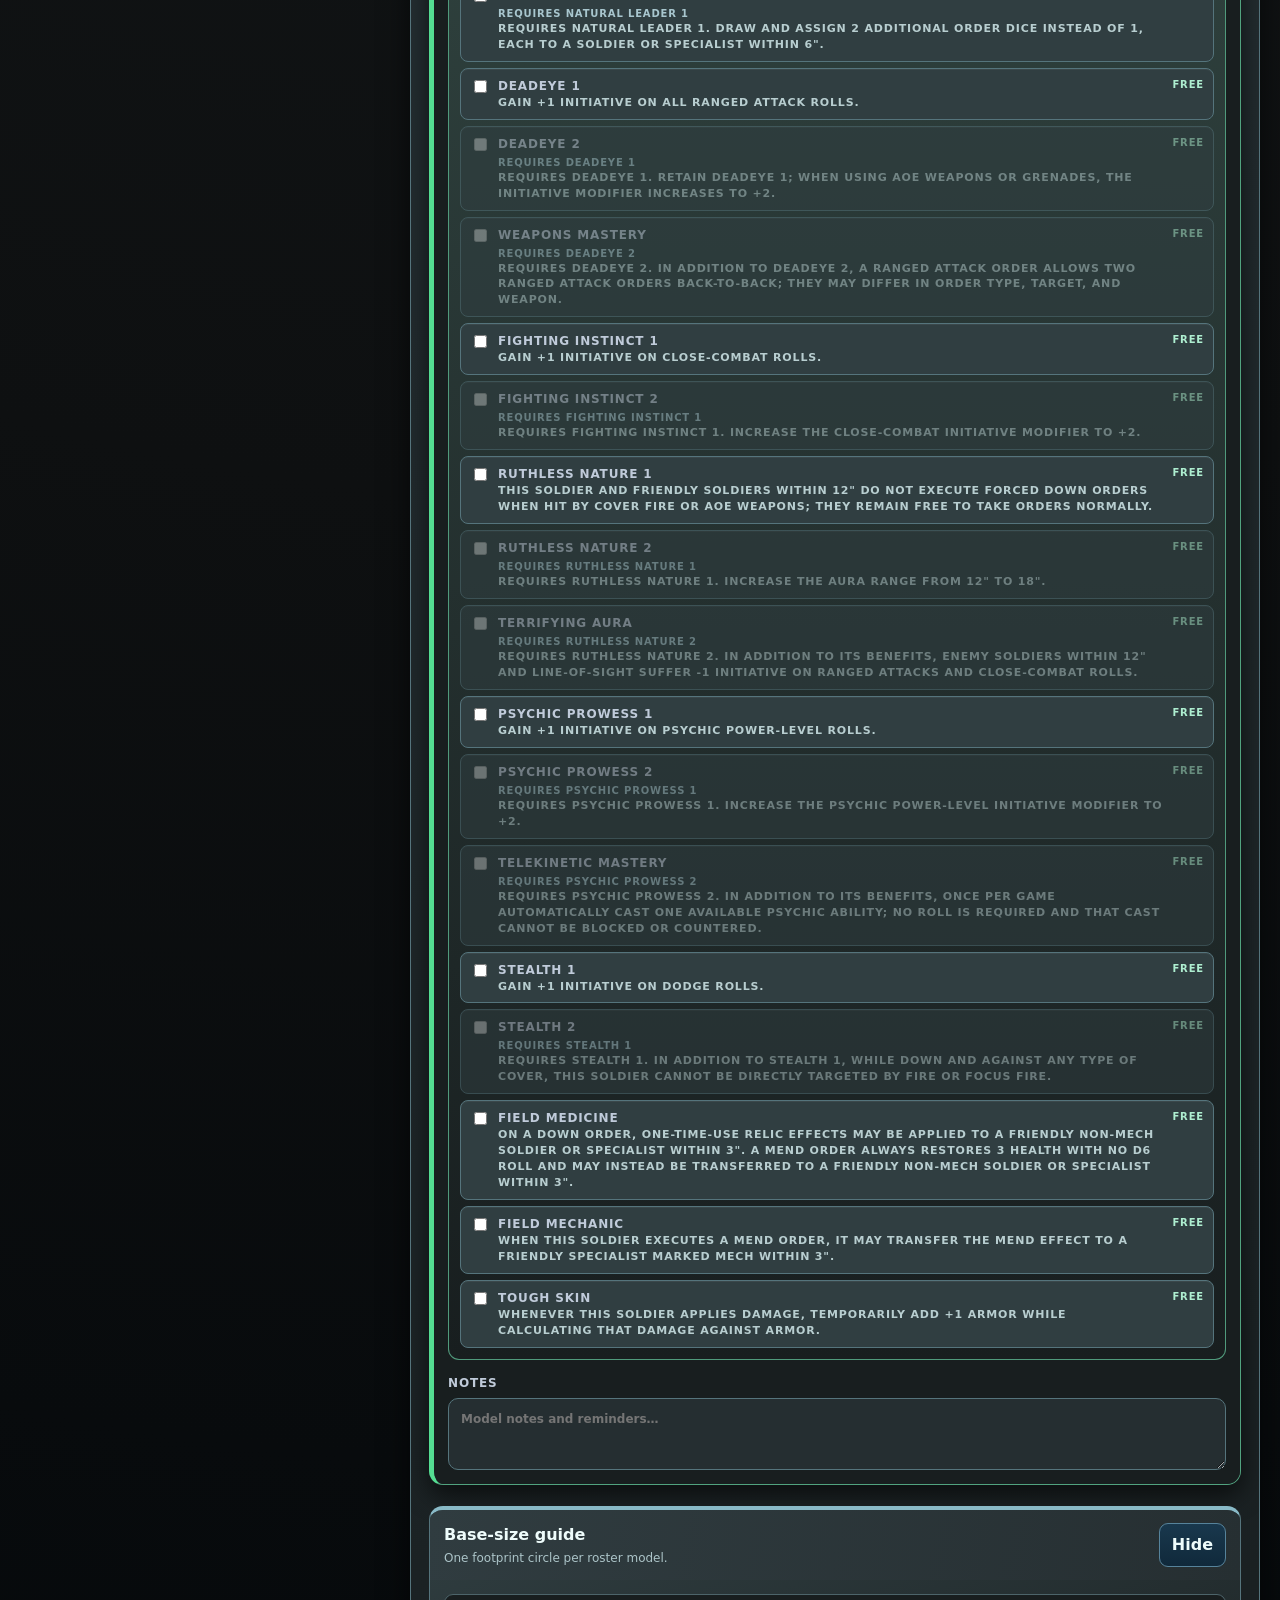
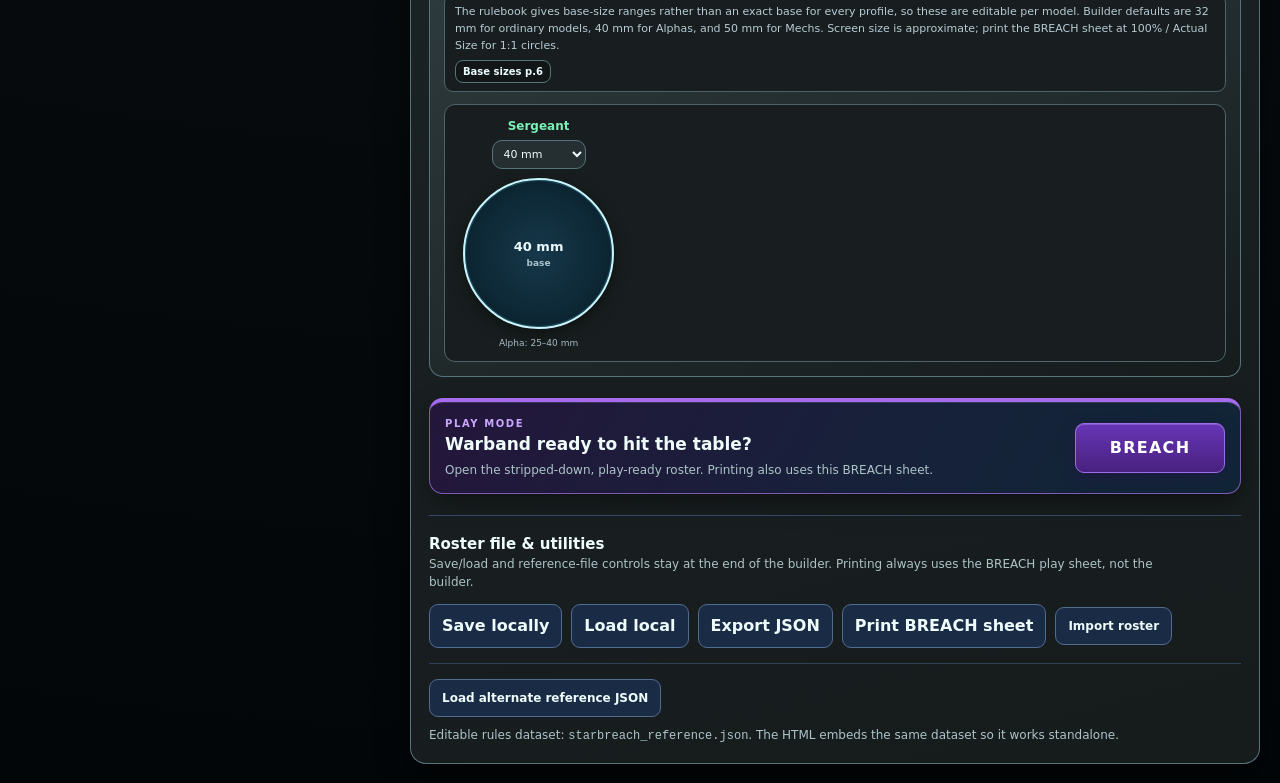
==== commit 83bdf7fa: "Load v0.13.7 BREACH gameplay walkthrough" ====
--- a/index.html
+++ b/index.html
@@ -24,7 +24,7 @@
         html=html
           .replace('v0132-fix.css"',`v0132-fix.css?fresh=${stamp}"`)
           .replace('v0132-fix.js"',`v0132-fix.js?fresh=${stamp}"`)
-          .replace('</body>',`<script src="v0136-roster-add.js?fresh=${stamp}"><\/script></body>`);
+          .replace('</body>',`<script src="v0136-roster-add.js?fresh=${stamp}"><\/script><script src="v0137-breach-guide.js?fresh=${stamp}"><\/script></body>`);
         document.open();
         document.write(html);
         document.close();
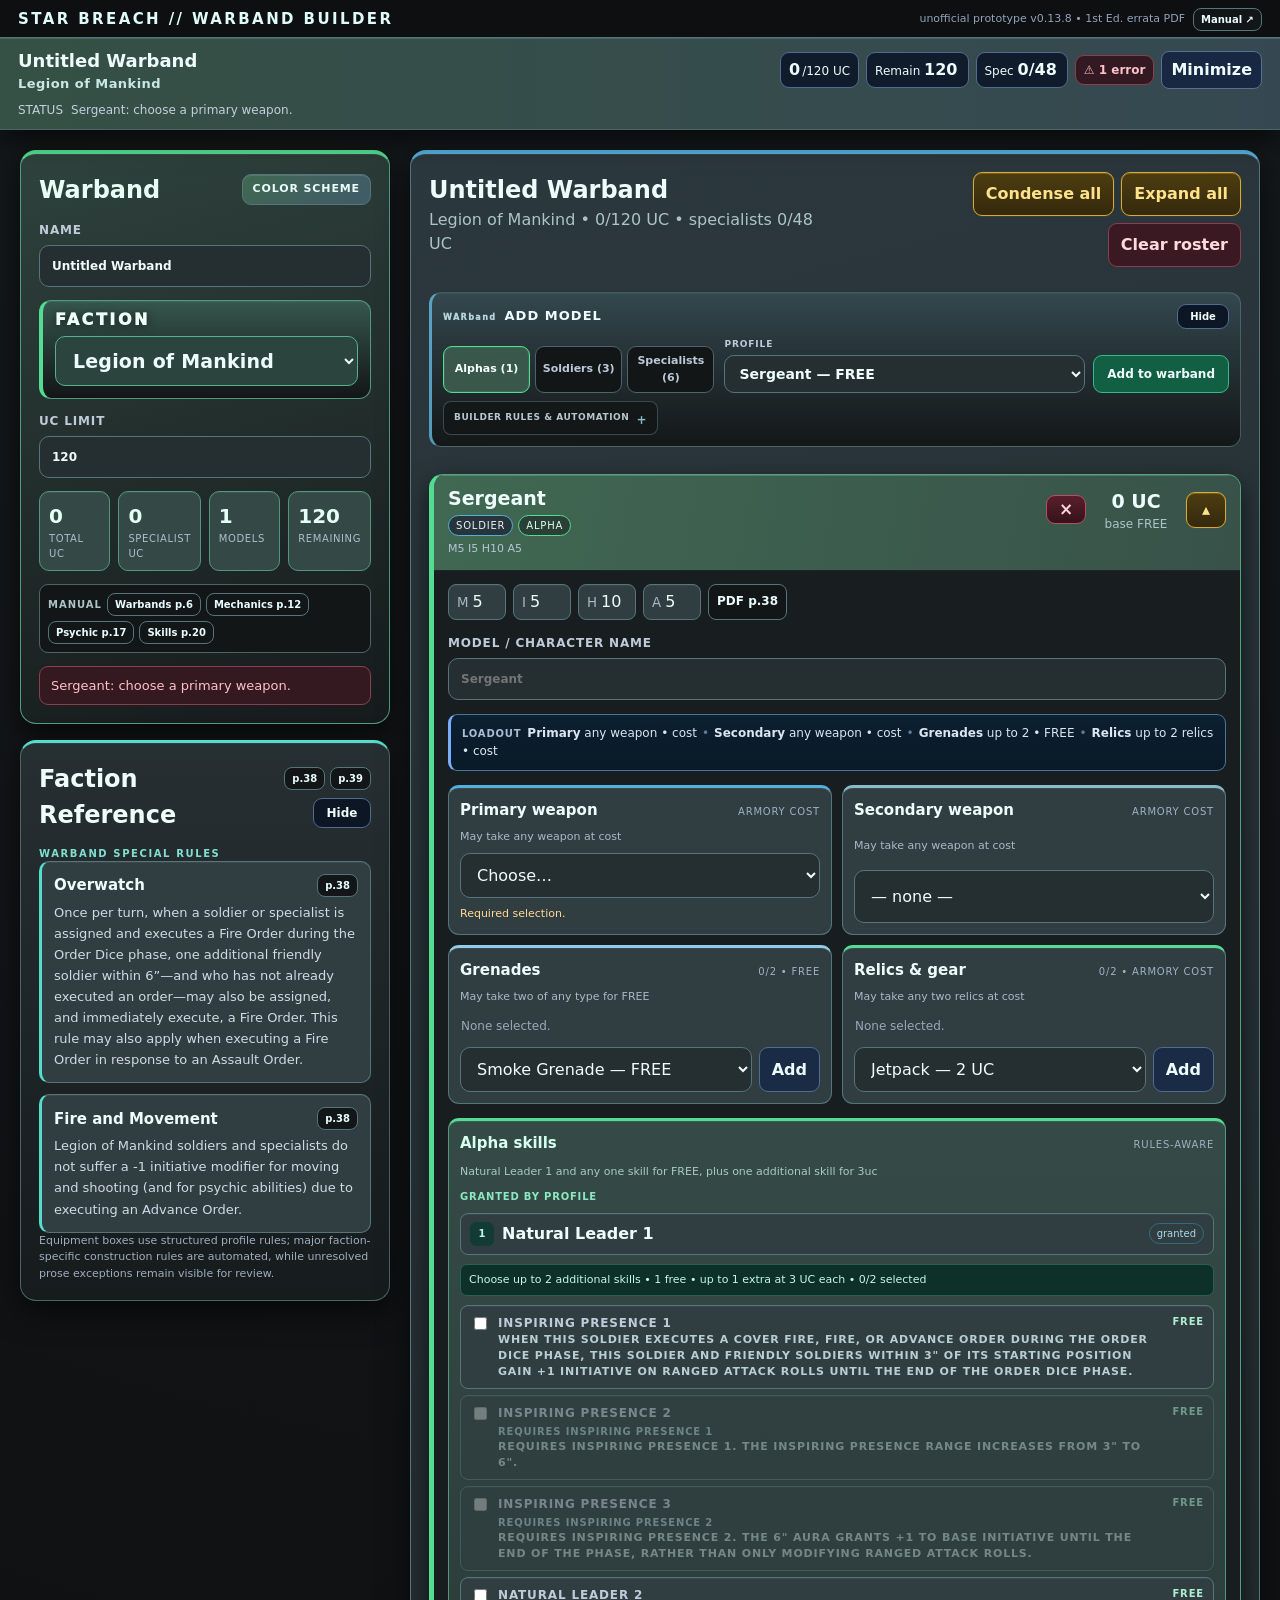
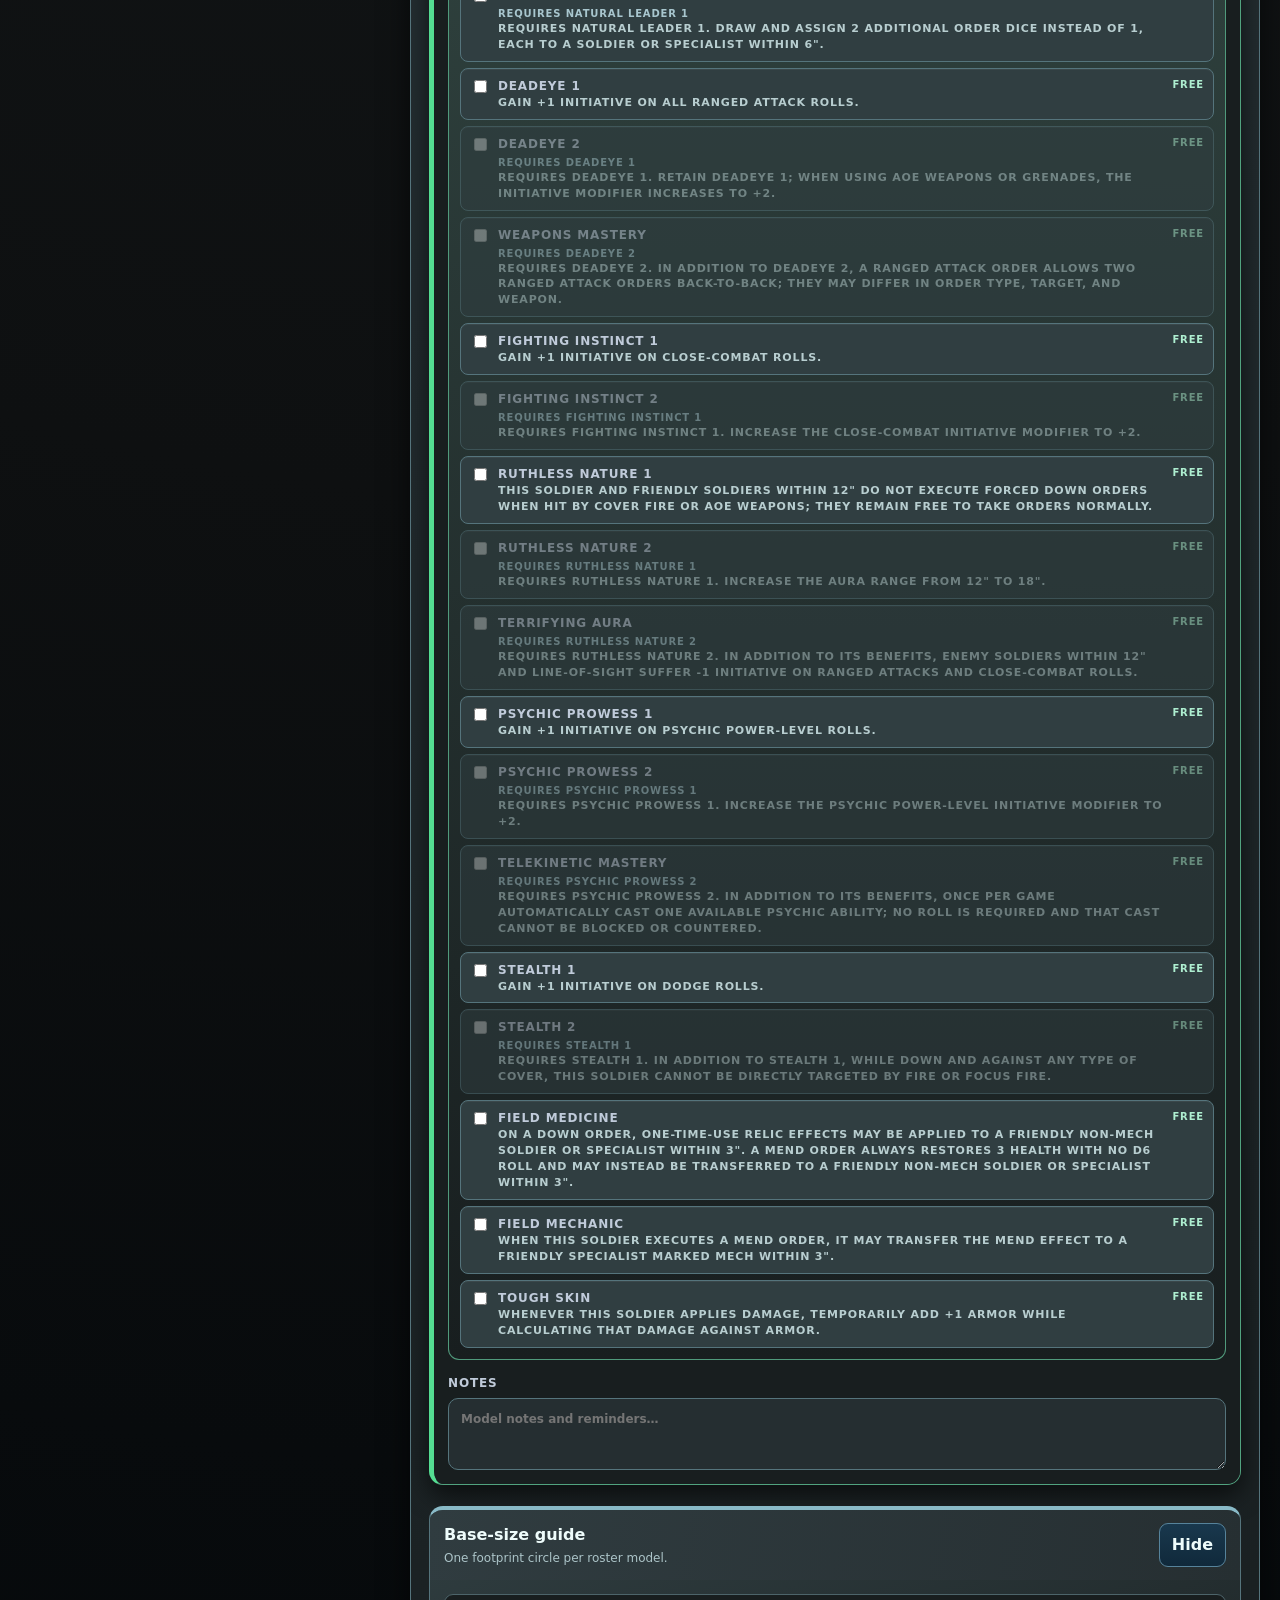
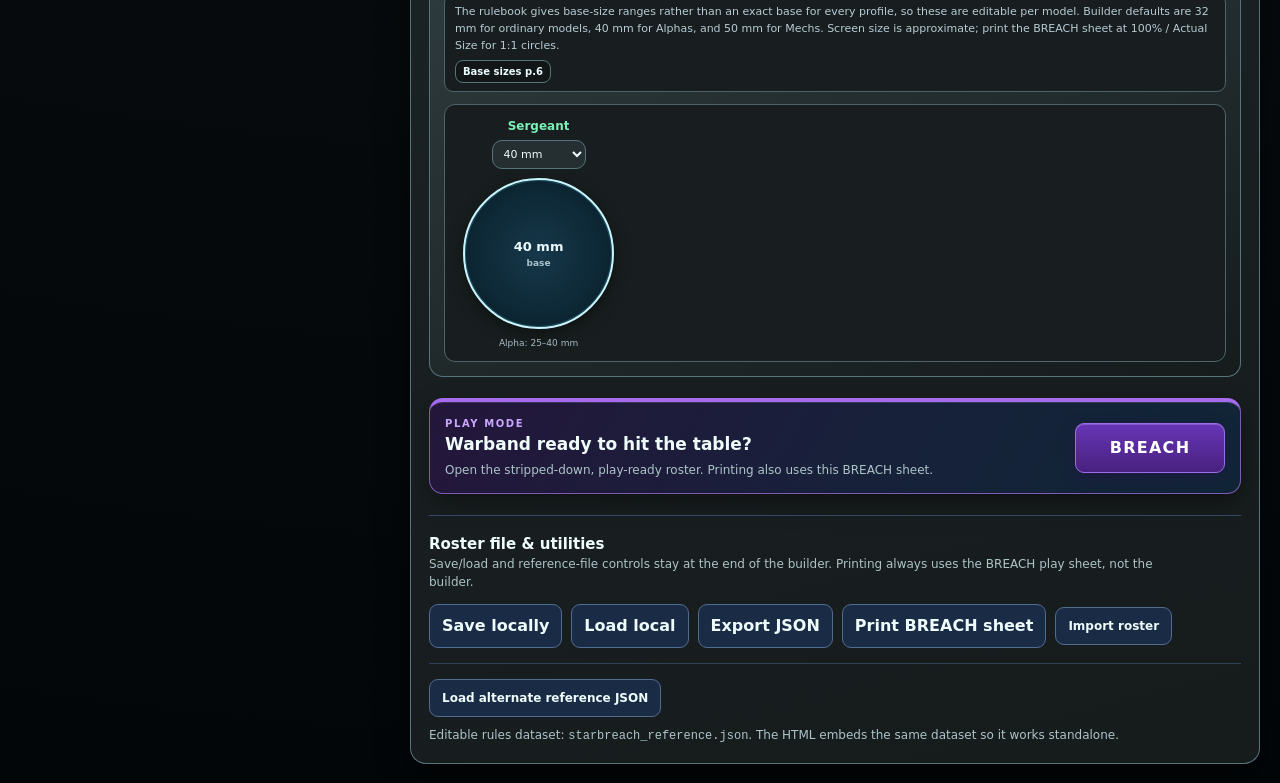
==== commit c47f2bac: "Consolidate builder runtime and remove legacy patch chain" ====
--- a/index.html
+++ b/index.html
@@ -22,9 +22,8 @@
         if(!r.ok) throw new Error(`HTTP ${r.status}`);
         let html=await r.text();
         html=html
-          .replace('v0132-fix.css"',`v0132-fix.css?fresh=${stamp}"`)
-          .replace('v0132-fix.js"',`v0132-fix.js?fresh=${stamp}"`)
-          .replace('</body>',`<script src="v0136-roster-add.js?fresh=${stamp}"><\/script><script src="v0137-breach-guide.js?fresh=${stamp}"><\/script></body>`);
+          .replace('starbreach-ui.css"',`starbreach-ui.css?fresh=${stamp}"`)
+          .replace('starbreach-ui.js"',`starbreach-ui.js?fresh=${stamp}"`);
         document.open();
         document.write(html);
         document.close();
